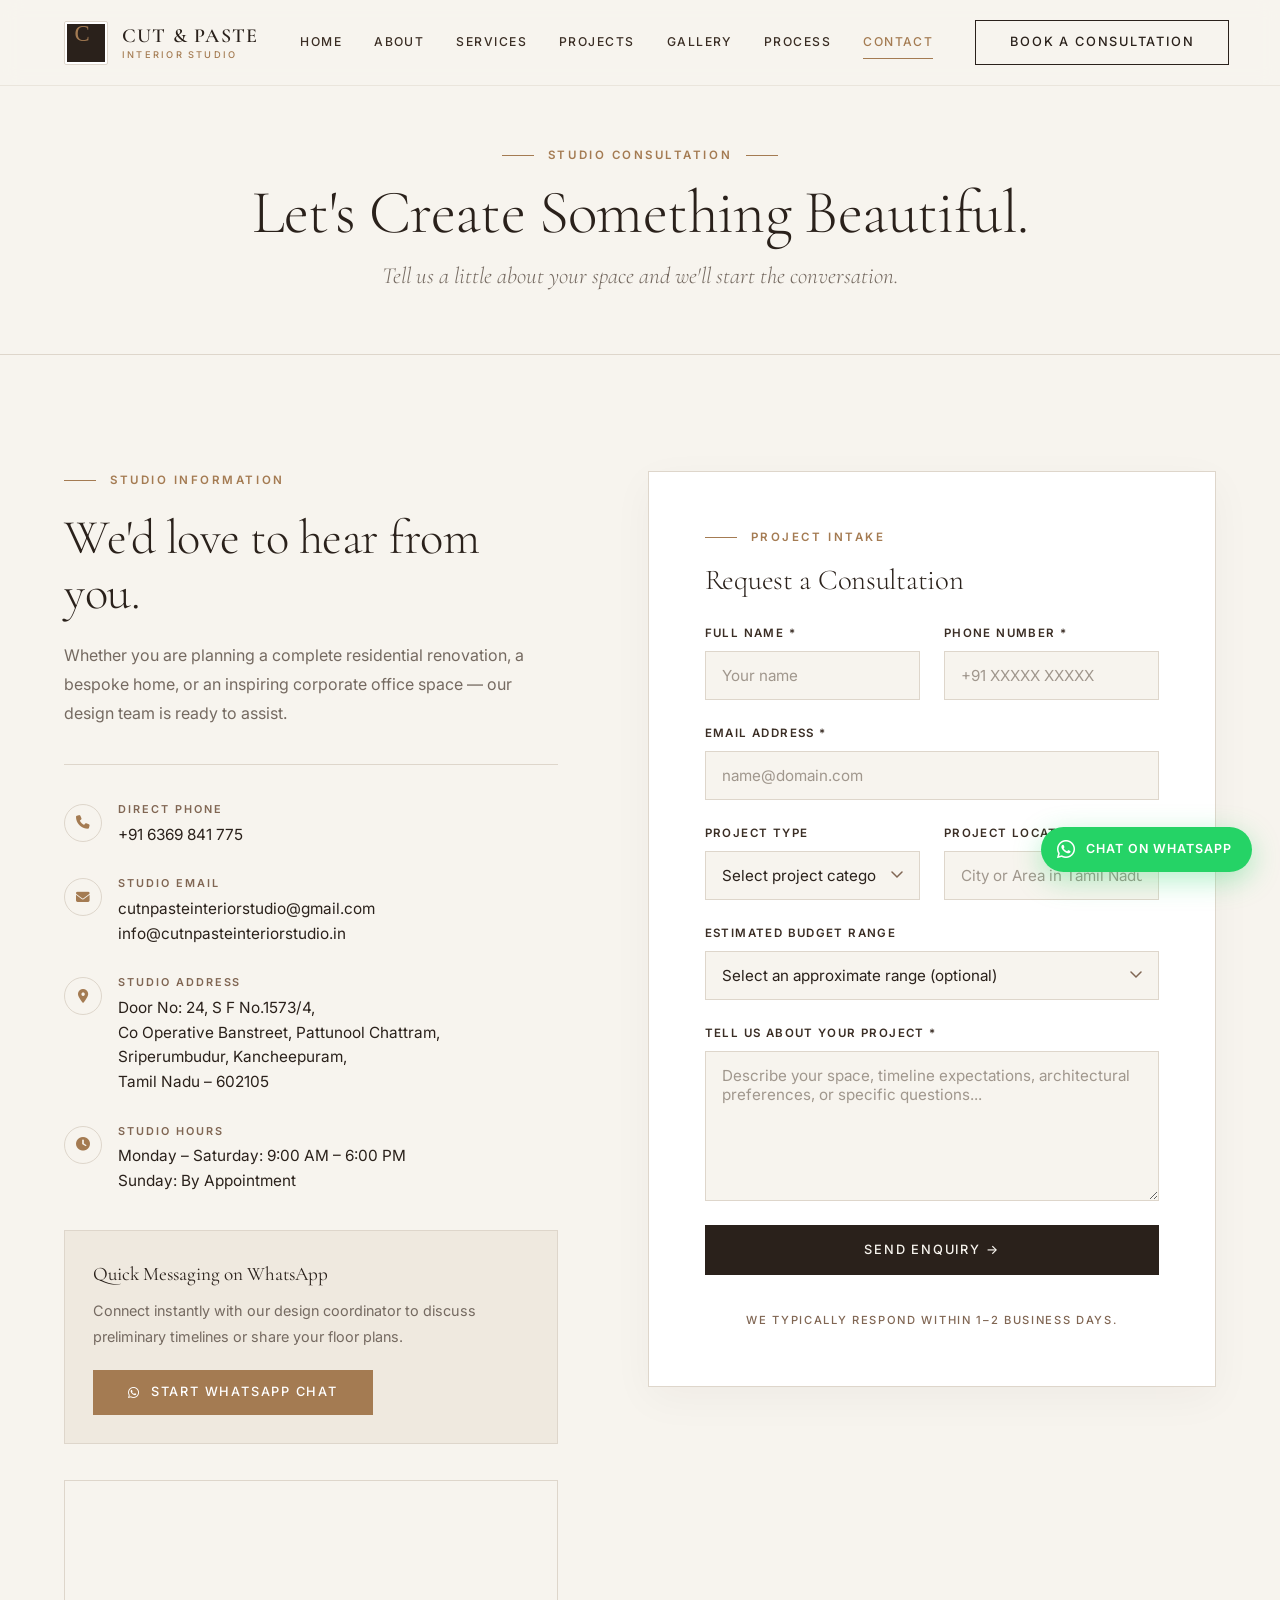
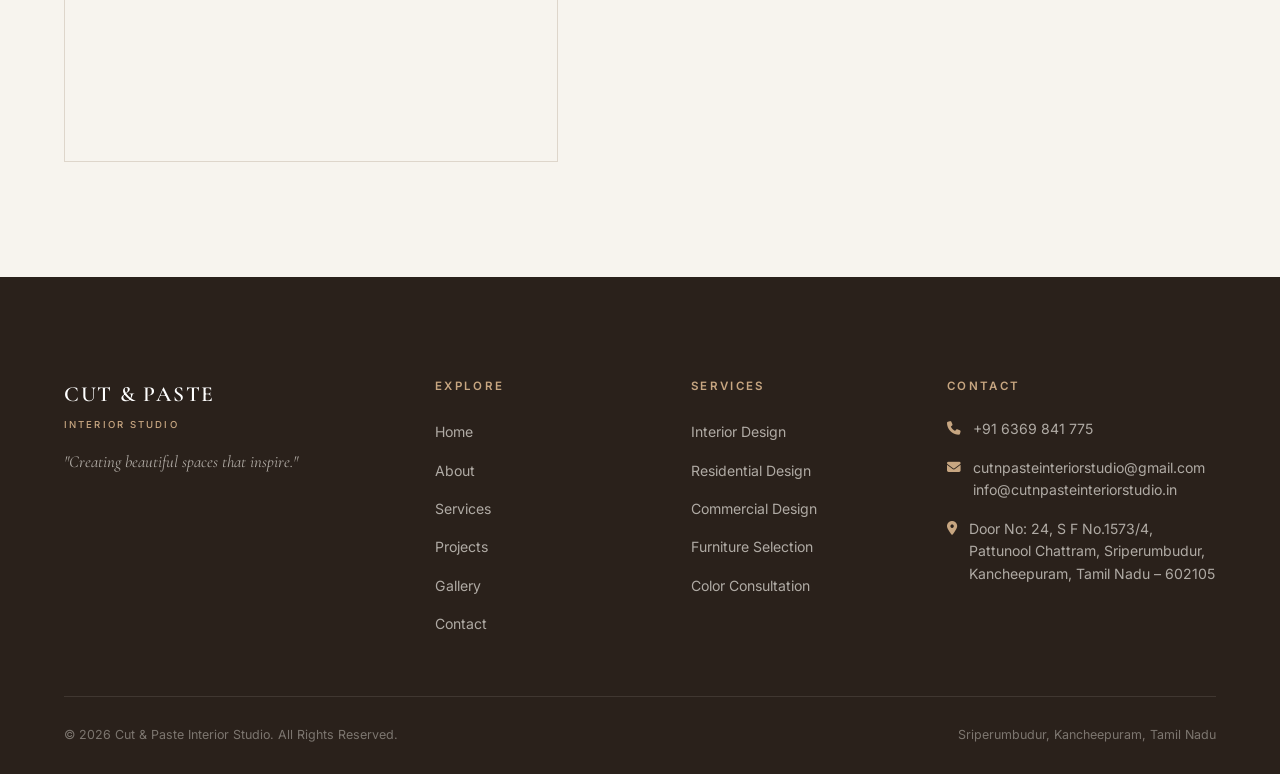
==== Contact.html @ f5d3c582 "CutnPaste-Interior-Studio-design" ====
<!DOCTYPE html>
<html lang="en">
<head>
  <meta charset="UTF-8">
  <meta name="viewport" content="width=device-width, initial-scale=1.0">

  <!-- Primary SEO -->
  <title>Contact Cut &amp; Paste Interior Studio | Interior Designers in Sriperumbudur</title>
  <meta name="description" content="Book a design consultation with Cut &amp; Paste Interior Studio. Residential and commercial interior design in Sriperumbudur, Kancheepuram, and across Tamil Nadu.">
  <link rel="canonical" href="https://cutnpasteinteriorstudio.in/Contact.html">

  <!-- Open Graph -->
  <meta property="og:type" content="website">
  <meta property="og:url" content="https://cutnpasteinteriorstudio.in/Contact.html">
  <meta property="og:title" content="Contact Cut &amp; Paste Interior Studio | Interior Designers in Sriperumbudur">
  <meta property="og:description" content="Book a consultation with Cut &amp; Paste Interior Studio for your residential or commercial space.">
  <meta property="og:image" content="https://images.unsplash.com/photo-1600585154340-be6161a56a0c?w=1200&q=85">

  <!-- Favicon -->
  <link rel="icon" href="data:image/svg+xml,<svg xmlns='http://www.w3.org/2000/svg' viewBox='0 0 100 100'><rect width='100' height='100' rx='4' fill='%232A211B'/><text y='.78em' font-size='68' x='18' font-family='Georgia,serif' fill='%23A47B52'>C</text></svg>">

  <!-- Google Fonts -->
  <link rel="preconnect" href="https://fonts.googleapis.com">
  <link rel="preconnect" href="https://fonts.gstatic.com" crossorigin>
  <link href="https://fonts.googleapis.com/css2?family=Cormorant+Garamond:ital,wght@0,300;0,400;0,500;0,600;1,300;1,400&family=Inter:wght@300;400;500;600&display=swap" rel="stylesheet">

  <!-- Font Awesome -->
  <link rel="stylesheet" href="https://cdnjs.cloudflare.com/ajax/libs/font-awesome/6.5.1/css/all.min.css" crossorigin="anonymous">

  <!-- Stylesheet -->
  <link rel="stylesheet" href="css/style.css">
</head>
<body>

  <!-- ════════════════════════════════════
       ACCESSIBLE MOBILE MENU DRAWER
  ════════════════════════════════════ -->
  <div id="mobile-menu" class="mobile-menu" role="dialog" aria-modal="true" aria-label="Main Navigation Menu">
    <div class="mobile-menu-header">
      <span class="t-eyebrow">Menu</span>
    </div>
    <nav aria-label="Mobile site navigation">
      <ul class="mobile-nav-list">
        <li><a href="index.html" class="mobile-nav-link">Home</a></li>
        <li><a href="index.html#about" class="mobile-nav-link">About</a></li>
        <li><a href="index.html#services" class="mobile-nav-link">Services</a></li>
        <li><a href="index.html#projects" class="mobile-nav-link">Projects</a></li>
        <li><a href="GalleryPage.html" class="mobile-nav-link">Gallery</a></li>
        <li><a href="index.html#process" class="mobile-nav-link">Process</a></li>
        <li><a href="Contact.html" class="mobile-nav-link is-active">Contact</a></li>
      </ul>
    </nav>
    <div class="mobile-menu-footer">
      <a href="Contact.html" class="btn btn-primary" style="width: 100%;">Book a Consultation</a>
      <div class="mobile-menu-contact">
        <span>Direct Contact</span>
        <a href="tel:+916369841775">+91 6369 841 775</a>
        <a href="mailto:cutnpasteinteriorstudio@gmail.com">cutnpasteinteriorstudio@gmail.com</a>
      </div>
    </div>
  </div>

  <!-- ════════════════════════════════════
       HEADER NAVIGATION
  ════════════════════════════════════ -->
  <header id="site-header" class="site-header is-transparent">
    <div class="container header-inner">

      <a href="index.html" class="header-brand" aria-label="Cut &amp; Paste Interior Studio Home">
        <img class="brand-mark" src="images/logo.jpeg" onerror="this.src='data:image/svg+xml,<svg xmlns=\'http://www.w3.org/2000/svg\' viewBox=\'0 0 100 100\'><rect width=\'100\' height=\'100\' fill=\'%232A211B\'/><text y=\'.75em\' font-size=\'60\' x=\'20\' font-family=\'serif\' fill=\'%23A47B52\'>C</text></svg>';" alt="Cut &amp; Paste Interior Studio" width="44" height="44">
        <div class="brand-text">
          <span class="brand-name">CUT &amp; PASTE</span>
          <span class="brand-subtitle">Interior Studio</span>
        </div>
      </a>

      <nav class="header-nav" aria-label="Primary navigation">
        <ul class="nav-list">
          <li><a href="index.html" class="nav-link">Home</a></li>
          <li><a href="index.html#about" class="nav-link">About</a></li>
          <li><a href="index.html#services" class="nav-link">Services</a></li>
          <li><a href="index.html#projects" class="nav-link">Projects</a></li>
          <li><a href="GalleryPage.html" class="nav-link">Gallery</a></li>
          <li><a href="index.html#process" class="nav-link">Process</a></li>
          <li><a href="Contact.html" class="nav-link is-active">Contact</a></li>
        </ul>
      </nav>

      <a href="Contact.html" class="btn btn-outline header-action">Book a Consultation</a>

      <button class="hamburger" id="hamburger" aria-label="Toggle navigation menu" aria-expanded="false">
        <span></span>
        <span></span>
        <span></span>
      </button>

    </div>
  </header>

  <main>

    <!-- ════════════════════════════════════
         CONTACT PAGE HERO
    ════════════════════════════════════ -->
    <section class="contact-page-hero" aria-label="Contact Header">
      <div class="container">
        <div class="section-label centered" style="margin-bottom: 16px;">
          <span class="t-eyebrow">Studio Consultation</span>
        </div>
        <h1 class="t-display" style="font-size: clamp(2.4rem, 4.8vw, 4.2rem);">Let's Create Something Beautiful.</h1>
        <p class="t-subheading" style="margin-top: 12px; max-width: 600px; margin-inline: auto;">Tell us a little about your space and we'll start the conversation.</p>
      </div>
    </section>

    <!-- ════════════════════════════════════
         CONTACT & CONSULTATION BODY
    ════════════════════════════════════ -->
    <section class="contact-page-body" aria-label="Consultation Form and Studio Details">
      <div class="container">
        <div class="contact-home-grid">

          <!-- Left Column: Verified Studio Details & Direct Links -->
          <div class="contact-info-col">
            <div class="section-label fade-up">
              <span class="t-eyebrow">Studio Information</span>
            </div>
            <h2 class="t-heading fade-up">We'd love to hear from you.</h2>
            <p class="t-body fade-up delay-1">
              Whether you are planning a complete residential renovation, a bespoke home, or an inspiring corporate office space &mdash; our design team is ready to assist.
            </p>

            <div class="contact-info-list fade-up delay-2">
              <div class="contact-info-row">
                <div class="contact-info-icon" aria-hidden="true"><i class="fas fa-phone"></i></div>
                <div>
                  <p class="contact-info-label">Direct Phone</p>
                  <p class="contact-info-value">
                    <a href="tel:+916369841775">+91 6369 841 775</a>
                  </p>
                </div>
              </div>

              <div class="contact-info-row">
                <div class="contact-info-icon" aria-hidden="true"><i class="fas fa-envelope"></i></div>
                <div>
                  <p class="contact-info-label">Studio Email</p>
                  <p class="contact-info-value">
                    <a href="mailto:cutnpasteinteriorstudio@gmail.com">cutnpasteinteriorstudio@gmail.com</a><br>
                    <a href="mailto:info@cutnpasteinteriorstudio.in">info@cutnpasteinteriorstudio.in</a>
                  </p>
                </div>
              </div>

              <div class="contact-info-row">
                <div class="contact-info-icon" aria-hidden="true"><i class="fas fa-location-dot"></i></div>
                <div>
                  <p class="contact-info-label">Studio Address</p>
                  <p class="contact-info-value">
                    Door No: 24, S F No.1573/4,<br>
                    Co Operative Banstreet, Pattunool Chattram,<br>
                    Sriperumbudur, Kancheepuram,<br>
                    Tamil Nadu &ndash; 602105
                  </p>
                </div>
              </div>

              <div class="contact-info-row">
                <div class="contact-info-icon" aria-hidden="true"><i class="fas fa-clock"></i></div>
                <div>
                  <p class="contact-info-label">Studio Hours</p>
                  <p class="contact-info-value">
                    Monday &ndash; Saturday: 9:00 AM &ndash; 6:00 PM<br>
                    Sunday: By Appointment
                  </p>
                </div>
              </div>
            </div>

            <!-- WhatsApp Direct Action Box -->
            <div style="margin-top: 36px; padding: 28px; background-color: var(--color-bg-soft); border: 1px solid var(--color-border);" class="fade-up delay-3">
              <p style="font-family: var(--font-serif); font-size: 1.2rem; color: var(--color-brown-900); margin-bottom: 8px;">Quick Messaging on WhatsApp</p>
              <p class="t-body" style="font-size: 0.9rem; margin-bottom: 20px;">Connect instantly with our design coordinator to discuss preliminary timelines or share your floor plans.</p>
              <a href="https://wa.me/916369841775" class="btn btn-bronze" target="_blank" rel="noopener noreferrer" style="gap: 10px;">
                <i class="fab fa-whatsapp" aria-hidden="true"></i> Start WhatsApp Chat
              </a>
            </div>

            <!-- Interactive Map of Sriperumbudur -->
            <div class="contact-map-frame fade-up delay-4">
              <iframe
                src="https://www.google.com/maps/embed?pb=!1m18!1m12!1m3!1d62335.59882984773!2d79.91249!3d12.96881!2m3!1f0!2f0!3f0!3m2!1i1024!2i768!4f13.1!3m3!1m2!1s0x3a52f7000f0547c1%3A0xb2aed2b80e6db3ea!2sSriperumbudur%2C%20Tamil%20Nadu%20602105!5e0!3m2!1sen!2sin!4v1700000000000!5m2!1sen!2sin"
                title="Cut &amp; Paste Interior Studio Sriperumbudur Location"
                allowfullscreen=""
                loading="lazy"
                referrerpolicy="no-referrer-when-downgrade"
                aria-label="Map of Sriperumbudur, Tamil Nadu"
              ></iframe>
            </div>

          </div>

          <!-- Right Column: Premium Consultation Intake Form -->
          <div class="consultation-form-wrap fade-up delay-1">
            <div class="section-label" style="margin-bottom: 16px;">
              <span class="t-eyebrow">Project Intake</span>
            </div>
            <h3 class="t-heading" style="font-size: 1.8rem; margin-bottom: 28px;">Request a Consultation</h3>

            <form id="consultation-form" novalidate>
              <div class="form-grid">

                <div class="form-row">
                  <div class="form-group">
                    <label class="form-label" for="c-name">Full Name *</label>
                    <input class="form-control" type="text" id="c-name" name="name" placeholder="Your name" required autocomplete="name">
                  </div>
                  <div class="form-group">
                    <label class="form-label" for="c-phone">Phone Number *</label>
                    <input class="form-control" type="tel" id="c-phone" name="phone" placeholder="+91 XXXXX XXXXX" required autocomplete="tel">
                  </div>
                </div>

                <div class="form-group">
                  <label class="form-label" for="c-email">Email Address *</label>
                  <input class="form-control" type="email" id="c-email" name="email" placeholder="name@domain.com" required autocomplete="email">
                </div>

                <div class="form-row">
                  <div class="form-group">
                    <label class="form-label" for="c-type">Project Type</label>
                    <select class="form-control" id="c-type" name="project_type">
                      <option value="" disabled selected>Select project category</option>
                      <option value="residential">Residential Interior</option>
                      <option value="commercial">Commercial Interior</option>
                      <option value="renovation">Renovation &amp; Remodeling</option>
                      <option value="living-room">Living Room Design</option>
                      <option value="bedroom">Bedroom Design</option>
                      <option value="kitchen">Kitchen Design</option>
                      <option value="office">Corporate Office</option>
                      <option value="consultation">Design Consultation Only</option>
                      <option value="other">Other</option>
                    </select>
                  </div>
                  <div class="form-group">
                    <label class="form-label" for="c-location">Project Location</label>
                    <input class="form-control" type="text" id="c-location" name="location" placeholder="City or Area in Tamil Nadu" autocomplete="address-level2">
                  </div>
                </div>

                <div class="form-group">
                  <label class="form-label" for="c-budget">Estimated Budget Range</label>
                  <select class="form-control" id="c-budget" name="budget">
                    <option value="" disabled selected>Select an approximate range (optional)</option>
                    <option value="below-5L">Below ₹5 Lakhs</option>
                    <option value="5L-10L">₹5 – ₹10 Lakhs</option>
                    <option value="10L-20L">₹10 – ₹20 Lakhs</option>
                    <option value="20L-50L">₹20 – ₹50 Lakhs</option>
                    <option value="above-50L">Above ₹50 Lakhs</option>
                    <option value="not-sure">To be determined</option>
                  </select>
                </div>

                <div class="form-group">
                  <label class="form-label" for="c-message">Tell Us About Your Project *</label>
                  <textarea class="form-control" id="c-message" name="message" required placeholder="Describe your space, timeline expectations, architectural preferences, or specific questions..." style="min-height: 150px;"></textarea>
                </div>

                <div class="form-status" role="alert" aria-live="polite"></div>

                <button type="submit" class="btn btn-primary" style="width: 100%; padding: 18px 32px;">
                  Send Enquiry &rarr;
                </button>

                <p class="t-meta" style="text-align: center; margin-top: 12px; font-size: 0.7rem;">
                  We typically respond within 1&ndash;2 business days.
                </p>

              </div>
            </form>
          </div>

        </div>
      </div>
    </section>

  </main>

  <!-- Floating WhatsApp -->
  <a href="https://wa.me/916369841775" class="floating-whatsapp" target="_blank" rel="noopener noreferrer" aria-label="Chat directly on WhatsApp with Cut &amp; Paste Interior Studio">
    <i class="fab fa-whatsapp" aria-hidden="true"></i>
    <span>Chat on WhatsApp</span>
  </a>

  <!-- ════════════════════════════════════
       FOOTER
  ════════════════════════════════════ -->
  <footer class="site-footer" aria-label="Site Footer">
    <div class="container">

      <div class="footer-grid">
        <div class="footer-brand">
          <p class="footer-brand-title">CUT &amp; PASTE</p>
          <p class="footer-brand-sub">Interior Studio</p>
          <p class="footer-tagline">"Creating beautiful spaces that inspire."</p>
        </div>

        <div>
          <p class="footer-col-title">Explore</p>
          <ul class="footer-links-list">
            <li><a href="index.html" class="footer-link">Home</a></li>
            <li><a href="index.html#about" class="footer-link">About</a></li>
            <li><a href="index.html#services" class="footer-link">Services</a></li>
            <li><a href="index.html#projects" class="footer-link">Projects</a></li>
            <li><a href="GalleryPage.html" class="footer-link">Gallery</a></li>
            <li><a href="Contact.html" class="footer-link">Contact</a></li>
          </ul>
        </div>

        <div>
          <p class="footer-col-title">Services</p>
          <ul class="footer-links-list">
            <li><a href="index.html#services" class="footer-link">Interior Design</a></li>
            <li><a href="index.html#services" class="footer-link">Residential Design</a></li>
            <li><a href="index.html#services" class="footer-link">Commercial Design</a></li>
            <li><a href="index.html#services" class="footer-link">Furniture Selection</a></li>
            <li><a href="index.html#services" class="footer-link">Color Consultation</a></li>
          </ul>
        </div>

        <div>
          <p class="footer-col-title">Contact</p>
          <div class="footer-contact-item">
            <i class="fas fa-phone" aria-hidden="true"></i>
            <div><a href="tel:+916369841775">+91 6369 841 775</a></div>
          </div>
          <div class="footer-contact-item">
            <i class="fas fa-envelope" aria-hidden="true"></i>
            <div>
              <a href="mailto:cutnpasteinteriorstudio@gmail.com">cutnpasteinteriorstudio@gmail.com</a><br>
              <a href="mailto:info@cutnpasteinteriorstudio.in">info@cutnpasteinteriorstudio.in</a>
            </div>
          </div>
          <div class="footer-contact-item">
            <i class="fas fa-location-dot" aria-hidden="true"></i>
            <div>
              Door No: 24, S F No.1573/4,<br>
              Pattunool Chattram, Sriperumbudur,<br>
              Kancheepuram, Tamil Nadu &ndash; 602105
            </div>
          </div>
        </div>
      </div>

      <div class="footer-bottom">
        <p>&copy; 2026 Cut &amp; Paste Interior Studio. All Rights Reserved.</p>
        <p>Sriperumbudur, Kancheepuram, Tamil Nadu</p>
      </div>

    </div>
  </footer>

  <script src="js/main.js" defer></script>
</body>
</html>
---- css/style.css ----
/* ==========================================================================
   CUT & PASTE INTERIOR STUDIO
   Premium Light-Theme Architectural Editorial Design System
   ========================================================================== */

/* ─── 1. DESIGN TOKENS & CSS VARIABLES ─── */
:root {
  /* Warm Architectural Editorial Palette */
  --color-bg:           #F7F4EE;  /* Warm Ivory main background */
  --color-bg-soft:      #EFE9DF;  /* Soft Beige surface/secondary sections */
  --color-white:        #FFFFFF;  /* Pure White for cards/fields */
  --color-brown-900:    #2A211B;  /* Deep Espresso for contrast sections & footer */
  --color-brown-800:    #3A2D24;  /* Dark Espresso text/headings */
  --color-brown-700:    #554238;  /* Sub-headings */
  --color-brown-500:    #806653;  /* Muted accents / borders */
  --color-bronze:       #A47B52;  /* Muted Bronze primary accent */
  --color-bronze-light: #C7A681;  /* Soft Bronze highlight */
  --color-text:         #332A24;  /* Primary body text */
  --color-text-muted:   #756A61;  /* Muted editorial copy */
  --color-border:       #DED6CB;  /* Subtle architectural dividers */
  --color-border-light: #ECE5DA;  /* Very soft surface border */
  --color-overlay-dark: rgba(42, 33, 27, 0.45);

  /* Typography */
  --font-serif: 'Cormorant Garamond', Georgia, 'Times New Roman', serif;
  --font-sans:  'Inter', -apple-system, BlinkMacSystemFont, 'Segoe UI', Roboto, Helvetica, Arial, sans-serif;

  /* Layout Spacing */
  --section-py:    clamp(80px, 9vw, 130px);
  --section-py-sm: clamp(60px, 6vw, 90px);
  --container-max: 1320px;
  --container-pad: clamp(20px, 5vw, 64px);
  --header-h:      86px;

  /* Transitions & Animation */
  --ease:          cubic-bezier(0.25, 1, 0.5, 1);
  --transition-sm: 0.25s var(--ease);
  --transition:    0.45s var(--ease);
  --transition-lg: 0.75s var(--ease);
}

/* ─── 2. RESET & BASE ELEMENTS ─── */
*,
*::before,
*::after {
  box-sizing: border-box;
  margin: 0;
  padding: 0;
}

html {
  scroll-behavior: smooth;
  font-size: 16px;
  -webkit-text-size-adjust: 100%;
  background-color: var(--color-bg);
}

body {
  font-family: var(--font-sans);
  font-weight: 400;
  color: var(--color-text);
  background-color: var(--color-bg);
  line-height: 1.65;
  overflow-x: hidden;
  -webkit-font-smoothing: antialiased;
  -moz-osx-font-smoothing: grayscale;
}

img {
  display: block;
  max-width: 100%;
  height: auto;
  object-fit: cover;
}

a {
  color: inherit;
  text-decoration: none;
  transition: color var(--transition-sm), opacity var(--transition-sm);
}

ul, ol {
  list-style: none;
}

button {
  border: none;
  background: none;
  font-family: inherit;
  cursor: pointer;
}

input, select, textarea {
  font-family: inherit;
  color: inherit;
}

/* ─── 3. UTILITY CLASSES & CONTAINERS ─── */
.container {
  width: 100%;
  max-width: var(--container-max);
  margin-inline: auto;
  padding-inline: var(--container-pad);
}

.visually-hidden {
  position: absolute;
  width: 1px;
  height: 1px;
  padding: 0;
  margin: -1px;
  overflow: hidden;
  clip: rect(0, 0, 0, 0);
  white-space: nowrap;
  border: 0;
}

/* Section Labels / Eyebrows */
.section-label {
  display: flex;
  align-items: center;
  gap: 14px;
  margin-bottom: 20px;
}

.section-label::before {
  content: '';
  display: block;
  width: 32px;
  height: 1px;
  background-color: var(--color-bronze);
  flex-shrink: 0;
}

.section-label.centered {
  justify-content: center;
}

.section-label.centered::after {
  content: '';
  display: block;
  width: 32px;
  height: 1px;
  background-color: var(--color-bronze);
  flex-shrink: 0;
}

.t-eyebrow {
  font-family: var(--font-sans);
  font-size: 0.72rem;
  font-weight: 600;
  letter-spacing: 0.22em;
  text-transform: uppercase;
  color: var(--color-bronze);
}

.t-eyebrow-light {
  color: var(--color-bronze-light);
}

/* ─── 4. TYPOGRAPHY SYSTEM ─── */
.t-display {
  font-family: var(--font-serif);
  font-size: clamp(2.8rem, 6.2vw, 5.8rem);
  font-weight: 300;
  line-height: 1.05;
  color: var(--color-brown-900);
  letter-spacing: -0.01em;
}

.t-heading {
  font-family: var(--font-serif);
  font-size: clamp(2rem, 3.8vw, 3.5rem);
  font-weight: 300;
  line-height: 1.15;
  color: var(--color-brown-900);
  letter-spacing: -0.01em;
}

.t-subheading {
  font-family: var(--font-serif);
  font-size: clamp(1.15rem, 1.8vw, 1.45rem);
  font-weight: 300;
  font-style: italic;
  color: var(--color-text-muted);
  line-height: 1.6;
}

.t-body {
  font-family: var(--font-sans);
  font-size: 1rem;
  line-height: 1.8;
  color: var(--color-text-muted);
  font-weight: 400;
}

.t-body-lg {
  font-family: var(--font-sans);
  font-size: 1.1rem;
  line-height: 1.85;
  color: var(--color-text-muted);
}

.t-meta {
  font-family: var(--font-sans);
  font-size: 0.75rem;
  font-weight: 500;
  letter-spacing: 0.15em;
  text-transform: uppercase;
  color: var(--color-brown-500);
}

/* ─── 5. EDITORIAL BUTTONS & CTAs ─── */
.btn {
  display: inline-flex;
  align-items: center;
  justify-content: center;
  gap: 12px;
  padding: 15px 34px;
  font-family: var(--font-sans);
  font-size: 0.8rem;
  font-weight: 500;
  letter-spacing: 0.14em;
  text-transform: uppercase;
  border-radius: 0px;
  transition: var(--transition-sm);
  cursor: pointer;
  text-decoration: none;
  white-space: nowrap;
  line-height: 1;
}

.btn-primary,
.btn-dark {
  background-color: var(--color-brown-900);
  color: var(--color-bg);
  border: 1px solid var(--color-brown-900);
}
.btn-primary:hover,
.btn-dark:hover {
  background-color: var(--color-brown-700);
  border-color: var(--color-brown-700);
  color: #fff;
  transform: translateY(-2px);
}

.btn-outline {
  background-color: transparent;
  color: var(--color-brown-900);
  border: 1px solid var(--color-brown-900);
}
.btn-outline:hover {
  background-color: var(--color-brown-900);
  color: var(--color-bg);
  transform: translateY(-2px);
}

.btn-outline-light {
  background-color: transparent;
  color: var(--color-bg);
  border: 1px solid rgba(247, 244, 238, 0.45);
}
.btn-outline-light:hover {
  background-color: var(--color-bg);
  color: var(--color-brown-900);
  border-color: var(--color-bg);
  transform: translateY(-2px);
}

.btn-bronze {
  background-color: var(--color-bronze);
  color: #fff;
  border: 1px solid var(--color-bronze);
}
.btn-bronze:hover {
  background-color: #8c6742;
  border-color: #8c6742;
  color: #fff;
  transform: translateY(-2px);
}

.btn-link-editorial {
  display: inline-flex;
  align-items: center;
  gap: 10px;
  font-family: var(--font-sans);
  font-size: 0.78rem;
  font-weight: 600;
  letter-spacing: 0.16em;
  text-transform: uppercase;
  color: var(--color-brown-900);
  padding-bottom: 4px;
  border-bottom: 1px solid var(--color-bronze);
  transition: gap var(--transition-sm), color var(--transition-sm), border-color var(--transition-sm);
}
.btn-link-editorial:hover {
  color: var(--color-bronze);
  border-color: var(--color-brown-900);
  gap: 16px;
}

/* ─── 6. HEADER & NAVIGATION ─── */
.site-header {
  position: fixed;
  top: 0;
  left: 0;
  right: 0;
  z-index: 1000;
  height: var(--header-h);
  transition: background-color var(--transition), border-color var(--transition), height var(--transition), box-shadow var(--transition);
  border-bottom: 1px solid transparent;
}

.site-header.is-transparent {
  background-color: rgba(247, 244, 238, 0.75);
  backdrop-filter: blur(10px);
  -webkit-backdrop-filter: blur(10px);
  border-bottom-color: rgba(222, 214, 203, 0.5);
}

.site-header.is-scrolled {
  background-color: rgba(247, 244, 238, 0.96);
  backdrop-filter: blur(16px);
  -webkit-backdrop-filter: blur(16px);
  height: 72px;
  border-bottom-color: var(--color-border);
  box-shadow: 0 4px 20px rgba(42, 33, 27, 0.04);
}

.header-inner {
  display: flex;
  align-items: center;
  justify-content: space-between;
  height: 100%;
  gap: 28px;
}

/* Brand Logo */
.header-brand {
  display: flex;
  align-items: center;
  gap: 14px;
  text-decoration: none;
  flex-shrink: 0;
}

.brand-mark {
  width: 44px;
  height: 44px;
  border-radius: 2px;
  object-fit: contain;
  background-color: var(--color-white);
  border: 1px solid var(--color-border);
  padding: 2px;
}

.brand-text {
  display: flex;
  flex-direction: column;
  line-height: 1.1;
}

.brand-name {
  font-family: var(--font-serif);
  font-size: 1.25rem;
  font-weight: 600;
  letter-spacing: 0.06em;
  color: var(--color-brown-900);
}

.brand-subtitle {
  font-family: var(--font-sans);
  font-size: 0.58rem;
  font-weight: 500;
  letter-spacing: 0.24em;
  text-transform: uppercase;
  color: var(--color-bronze);
  margin-top: 3px;
}

/* Desktop Nav */
.header-nav {
  display: flex;
  align-items: center;
}

.nav-list {
  display: flex;
  align-items: center;
  gap: 4px;
}

.nav-link {
  display: block;
  font-family: var(--font-sans);
  font-size: 0.76rem;
  font-weight: 500;
  letter-spacing: 0.12em;
  text-transform: uppercase;
  color: var(--color-brown-800);
  padding: 8px 14px;
  position: relative;
  transition: color var(--transition-sm);
}

.nav-link::after {
  content: '';
  position: absolute;
  bottom: 2px;
  left: 14px;
  right: 14px;
  height: 1px;
  background-color: var(--color-bronze);
  transform: scaleX(0);
  transform-origin: center;
  transition: transform var(--transition-sm);
}

.nav-link:hover,
.nav-link.is-active {
  color: var(--color-bronze);
}

.nav-link:hover::after,
.nav-link.is-active::after {
  transform: scaleX(1);
}

.header-action {
  flex-shrink: 0;
  display: none;
}
@media (min-width: 1024px) {
  .header-action { display: inline-flex; }
}

/* Hamburger */
.hamburger {
  display: none;
  flex-direction: column;
  justify-content: center;
  align-items: flex-end;
  width: 44px;
  height: 44px;
  gap: 6px;
  cursor: pointer;
  z-index: 1001;
}

.hamburger span {
  display: block;
  height: 1.5px;
  background-color: var(--color-brown-900);
  transition: var(--transition);
  transform-origin: center;
}
.hamburger span:nth-child(1) { width: 26px; }
.hamburger span:nth-child(2) { width: 18px; }
.hamburger span:nth-child(3) { width: 26px; }

.hamburger.is-open span:nth-child(1) {
  transform: translateY(7.5px) rotate(45deg);
}
.hamburger.is-open span:nth-child(2) {
  opacity: 0;
  transform: scaleX(0);
}
.hamburger.is-open span:nth-child(3) {
  width: 26px;
  transform: translateY(-7.5px) rotate(-45deg);
}

/* ─── 7. MOBILE MENU DRAWER ─── */
.mobile-menu {
  position: fixed;
  inset: 0;
  background-color: var(--color-bg);
  z-index: 999;
  display: flex;
  flex-direction: column;
  justify-content: space-between;
  padding: calc(var(--header-h) + 20px) var(--container-pad) 40px;
  transform: translateX(100%);
  transition: transform 0.5s var(--ease);
  overflow-y: auto;
}

.mobile-menu.is-open {
  transform: translateX(0);
}

.mobile-nav-list {
  display: flex;
  flex-direction: column;
  gap: 6px;
  margin-top: 20px;
}

.mobile-nav-link {
  font-family: var(--font-serif);
  font-size: clamp(1.8rem, 6.5vw, 2.6rem);
  font-weight: 300;
  color: var(--color-brown-900);
  display: inline-block;
  padding: 6px 0;
  transition: color var(--transition-sm), transform var(--transition-sm);
}

.mobile-nav-link:hover,
.mobile-nav-link.is-active {
  color: var(--color-bronze);
  transform: translateX(8px);
}

.mobile-menu-footer {
  display: flex;
  flex-direction: column;
  gap: 24px;
  padding-top: 30px;
  border-top: 1px solid var(--color-border);
}

.mobile-menu-contact {
  font-size: 0.85rem;
  color: var(--color-text-muted);
}
.mobile-menu-contact a {
  display: block;
  color: var(--color-brown-800);
  margin-top: 4px;
  font-weight: 500;
}

/* ─── 8. HERO SECTION (EDITORIAL SPLIT) ─── */
.section-hero {
  position: relative;
  min-height: 100svh;
  display: flex;
  align-items: center;
  background-color: var(--color-bg);
  padding-top: calc(var(--header-h) + 20px);
  padding-bottom: 60px;
  overflow: hidden;
}

.hero-grid {
  display: grid;
  grid-template-columns: 1.15fr 0.95fr;
  gap: clamp(40px, 6vw, 80px);
  align-items: center;
}

.hero-text-col {
  display: flex;
  flex-direction: column;
  justify-content: center;
  z-index: 2;
}

.hero-heading {
  font-family: var(--font-serif);
  font-size: clamp(3rem, 6.2vw, 5.8rem);
  font-weight: 300;
  line-height: 1.05;
  color: var(--color-brown-900);
  margin-bottom: 24px;
  letter-spacing: -0.015em;
}

.hero-heading em {
  font-style: italic;
  font-weight: 300;
  color: var(--color-bronze);
}

.hero-lead {
  font-family: var(--font-sans);
  font-size: clamp(1rem, 1.3vw, 1.15rem);
  font-weight: 400;
  line-height: 1.8;
  color: var(--color-text-muted);
  max-width: 520px;
  margin-bottom: 40px;
}

.hero-actions {
  display: flex;
  flex-wrap: wrap;
  align-items: center;
  gap: 16px;
  margin-bottom: 56px;
}

.hero-metadata {
  display: flex;
  align-items: center;
  gap: 24px;
  padding-top: 24px;
  border-top: 1px solid var(--color-border);
  font-size: 0.72rem;
  font-weight: 500;
  letter-spacing: 0.16em;
  text-transform: uppercase;
  color: var(--color-brown-500);
}

.hero-metadata-item {
  display: flex;
  align-items: center;
  gap: 8px;
}

.hero-metadata-item::before {
  content: '';
  display: block;
  width: 5px;
  height: 5px;
  border-radius: 50%;
  background-color: var(--color-bronze);
}

/* Hero Visual Composition */
.hero-visual-col {
  position: relative;
  z-index: 1;
}

.hero-image-frame {
  position: relative;
  width: 100%;
  aspect-ratio: 4/5;
  border-radius: 0px;
  overflow: hidden;
  background-color: var(--color-bg-soft);
  box-shadow: 0 16px 48px rgba(42, 33, 27, 0.08);
}

.hero-image-frame img {
  width: 100%;
  height: 100%;
  object-fit: cover;
  transition: transform 1.2s var(--ease);
}
.hero-image-frame:hover img {
  transform: scale(1.03);
}

.hero-image-badge {
  position: absolute;
  bottom: 24px;
  left: 24px;
  background-color: rgba(247, 244, 238, 0.94);
  backdrop-filter: blur(8px);
  padding: 12px 20px;
  border-left: 2px solid var(--color-bronze);
  max-width: 260px;
}

.hero-image-badge-text {
  font-family: var(--font-serif);
  font-size: 0.92rem;
  font-style: italic;
  color: var(--color-brown-900);
  line-height: 1.35;
}

.hero-frame-accent {
  position: absolute;
  top: -16px;
  right: -16px;
  width: 100%;
  height: 100%;
  border: 1px solid var(--color-border);
  z-index: -1;
  pointer-events: none;
}

/* Scroll indicator */
.hero-scroll-indicator {
  position: absolute;
  bottom: 24px;
  left: 50%;
  transform: translateX(-50%);
  display: flex;
  flex-direction: column;
  align-items: center;
  gap: 8px;
  font-size: 0.65rem;
  font-weight: 500;
  letter-spacing: 0.2em;
  text-transform: uppercase;
  color: var(--color-brown-500);
}

.hero-scroll-arrow {
  font-size: 0.85rem;
  animation: bounceDown 2s infinite ease-in-out;
}

@keyframes bounceDown {
  0%, 100% { transform: translateY(0); }
  50% { transform: translateY(6px); }
}

/* ─── 9. ABOUT SECTION (EDITORIAL TWO-COLUMN) ─── */
.section-about {
  padding-block: var(--section-py);
  background-color: var(--color-bg);
  border-top: 1px solid var(--color-border-light);
}

.about-grid {
  display: grid;
  grid-template-columns: 1fr 1.15fr;
  gap: clamp(40px, 7vw, 90px);
  align-items: center;
}

.about-intro-col {
  display: flex;
  flex-direction: column;
}

.about-intro-col .t-heading {
  margin-bottom: 28px;
}

.about-editorial-quote {
  font-family: var(--font-serif);
  font-size: clamp(1.2rem, 1.8vw, 1.55rem);
  font-style: italic;
  font-weight: 300;
  color: var(--color-brown-800);
  line-height: 1.5;
  margin-bottom: 24px;
  padding-left: 20px;
  border-left: 2px solid var(--color-bronze);
}

.about-body-text {
  font-size: 1rem;
  line-height: 1.85;
  color: var(--color-text-muted);
  margin-bottom: 20px;
}

.about-imagery-col {
  position: relative;
}

.about-image-primary {
  width: 100%;
  aspect-ratio: 4/5;
  object-fit: cover;
  box-shadow: 0 12px 40px rgba(42, 33, 27, 0.07);
}

.about-image-secondary {
  position: absolute;
  bottom: -30px;
  left: -40px;
  width: 52%;
  aspect-ratio: 1/1;
  object-fit: cover;
  border: 8px solid var(--color-bg);
  box-shadow: 0 16px 36px rgba(42, 33, 27, 0.12);
  display: block;
}

/* Feature Strip */
.about-features-strip {
  display: grid;
  grid-template-columns: repeat(3, 1fr);
  gap: 36px;
  margin-top: clamp(60px, 8vw, 100px);
  padding-top: 60px;
  border-top: 1px solid var(--color-border);
}

.feature-strip-item {
  display: flex;
  flex-direction: column;
}

.feature-strip-num {
  font-family: var(--font-serif);
  font-size: 1.6rem;
  font-weight: 300;
  color: var(--color-bronze);
  line-height: 1;
  margin-bottom: 14px;
}

.feature-strip-title {
  font-family: var(--font-sans);
  font-size: 0.85rem;
  font-weight: 600;
  letter-spacing: 0.12em;
  text-transform: uppercase;
  color: var(--color-brown-900);
  margin-bottom: 10px;
}

.feature-strip-desc {
  font-size: 0.92rem;
  color: var(--color-text-muted);
  line-height: 1.7;
}

/* ─── 10. SELECTED WORK / PROJECTS (ASYMMETRIC GRID) ─── */
.section-projects {
  padding-block: var(--section-py);
  background-color: var(--color-bg-soft);
}

.projects-header {
  display: flex;
  justify-content: space-between;
  align-items: flex-end;
  gap: 32px;
  margin-bottom: clamp(40px, 6vw, 70px);
}

.projects-header-content {
  max-width: 600px;
}

.projects-header-content .t-heading {
  margin-bottom: 12px;
}

/* Asymmetric Editorial Grid */
.projects-editorial-grid {
  display: grid;
  grid-template-columns: 1.2fr 0.8fr;
  gap: 48px 36px;
}

.project-item {
  position: relative;
  display: flex;
  flex-direction: column;
}

.project-item.full-width {
  grid-column: 1 / -1;
}

.project-item.staggered-down {
  margin-top: 60px;
}

.project-card-visual {
  position: relative;
  width: 100%;
  aspect-ratio: 16/10;
  overflow: hidden;
  background-color: var(--color-border);
}

.project-item.portrait .project-card-visual {
  aspect-ratio: 4/5;
}

.project-item.square .project-card-visual {
  aspect-ratio: 1/1;
}

.project-card-visual img {
  width: 100%;
  height: 100%;
  object-fit: cover;
  transition: transform var(--transition-lg);
}

.project-item:hover .project-card-visual img {
  transform: scale(1.04);
}

.project-card-overlay {
  position: absolute;
  inset: 0;
  background: linear-gradient(to top, rgba(42, 33, 27, 0.45) 0%, transparent 60%);
  opacity: 0;
  transition: opacity var(--transition);
}

.project-item:hover .project-card-overlay {
  opacity: 1;
}

.project-placeholder-tag {
  position: absolute;
  top: 18px;
  left: 18px;
  background-color: rgba(247, 244, 238, 0.92);
  color: var(--color-brown-700);
  font-family: var(--font-sans);
  font-size: 0.62rem;
  font-weight: 600;
  letter-spacing: 0.14em;
  text-transform: uppercase;
  padding: 5px 12px;
}

.project-card-meta {
  padding-top: 20px;
  display: flex;
  justify-content: space-between;
  align-items: flex-start;
  gap: 16px;
}

.project-category {
  font-family: var(--font-sans);
  font-size: 0.7rem;
  font-weight: 600;
  letter-spacing: 0.16em;
  text-transform: uppercase;
  color: var(--color-bronze);
  margin-bottom: 6px;
}

.project-title {
  font-family: var(--font-serif);
  font-size: 1.55rem;
  font-weight: 400;
  color: var(--color-brown-900);
  line-height: 1.25;
}

.project-arrow {
  display: inline-flex;
  align-items: center;
  justify-content: center;
  width: 40px;
  height: 40px;
  border: 1px solid var(--color-border);
  color: var(--color-brown-900);
  font-size: 0.85rem;
  flex-shrink: 0;
  transition: var(--transition-sm);
}

.project-item:hover .project-arrow {
  background-color: var(--color-brown-900);
  color: var(--color-bg);
  border-color: var(--color-brown-900);
  transform: translateX(4px);
}

.projects-bottom-cta {
  text-align: center;
  margin-top: clamp(50px, 7vw, 80px);
}

/* ─── 11. SERVICES SECTION (HORIZONTAL EDITORIAL ROWS) ─── */
.section-services {
  padding-block: var(--section-py);
  background-color: var(--color-bg);
}

.services-header {
  max-width: 650px;
  margin-bottom: clamp(48px, 6vw, 80px);
}

.services-header .t-heading {
  margin-bottom: 16px;
}

/* Editorial Horizontal Rows */
.services-rows-container {
  display: flex;
  flex-direction: column;
}

.service-row-item {
  display: grid;
  grid-template-columns: 100px 1.2fr 1.6fr 80px;
  gap: 32px;
  align-items: center;
  padding: 44px 20px;
  border-top: 1px solid var(--color-border);
  text-decoration: none;
  color: inherit;
  transition: background-color var(--transition-sm), padding-left var(--transition-sm);
}

.service-row-item:last-child {
  border-bottom: 1px solid var(--color-border);
}

.service-row-item:hover {
  background-color: var(--color-bg-soft);
  padding-left: 32px;
}

.service-row-num {
  font-family: var(--font-serif);
  font-size: 2.6rem;
  font-weight: 300;
  color: var(--color-bronze);
  line-height: 1;
}

.service-row-title {
  font-family: var(--font-serif);
  font-size: clamp(1.4rem, 2.2vw, 2rem);
  font-weight: 400;
  color: var(--color-brown-900);
  letter-spacing: -0.01em;
}

.service-row-desc {
  font-size: 0.96rem;
  line-height: 1.75;
  color: var(--color-text-muted);
}

.service-row-arrow {
  display: flex;
  justify-content: flex-end;
  font-size: 1.2rem;
  color: var(--color-brown-500);
  transition: transform var(--transition-sm), color var(--transition-sm);
}

.service-row-item:hover .service-row-arrow {
  color: var(--color-bronze);
  transform: translateX(8px);
}

/* ─── 12. DESIGN PHILOSOPHY SECTION (CONTRAST STATEMENT) ─── */
.section-philosophy {
  padding-block: clamp(90px, 12vw, 150px);
  background-color: var(--color-brown-900);
  color: var(--color-bg);
  position: relative;
  text-align: center;
}

.philosophy-container {
  max-width: 920px;
  margin-inline: auto;
  padding-inline: var(--container-pad);
}

.philosophy-quote {
  font-family: var(--font-serif);
  font-size: clamp(2.2rem, 4.8vw, 4.4rem);
  font-weight: 300;
  line-height: 1.2;
  color: #FFFFFF;
  margin-bottom: 32px;
  letter-spacing: -0.01em;
}

.philosophy-quote em {
  color: var(--color-bronze-light);
  font-style: italic;
}

.philosophy-attribution {
  font-family: var(--font-sans);
  font-size: 0.74rem;
  font-weight: 600;
  letter-spacing: 0.24em;
  text-transform: uppercase;
  color: var(--color-bronze-light);
}

/* ─── 13. DESIGN PROCESS SECTION (TIMELINE) ─── */
.section-process {
  padding-block: var(--section-py);
  background-color: var(--color-bg);
}

.process-header {
  max-width: 600px;
  margin-bottom: clamp(48px, 6vw, 80px);
}

.process-header .t-heading {
  margin-bottom: 12px;
}

/* Desktop Horizontal Timeline */
.process-timeline-grid {
  display: grid;
  grid-template-columns: repeat(6, 1fr);
  gap: 24px;
  position: relative;
}

.process-step-item {
  position: relative;
  padding-top: 36px;
  border-top: 1px solid var(--color-border);
  transition: transform var(--transition-sm);
}

.process-step-item::before {
  content: '';
  position: absolute;
  top: -4px;
  left: 0;
  width: 7px;
  height: 7px;
  border-radius: 50%;
  background-color: var(--color-bronze);
}

.process-step-item:hover {
  transform: translateY(-4px);
}

.process-step-num {
  font-family: var(--font-serif);
  font-size: 1.6rem;
  font-weight: 300;
  color: var(--color-bronze);
  line-height: 1;
  margin-bottom: 16px;
}

.process-step-title {
  font-family: var(--font-sans);
  font-size: 0.82rem;
  font-weight: 600;
  letter-spacing: 0.1em;
  text-transform: uppercase;
  color: var(--color-brown-900);
  margin-bottom: 12px;
  line-height: 1.4;
}

.process-step-desc {
  font-size: 0.85rem;
  color: var(--color-text-muted);
  line-height: 1.7;
}

/* ─── 14. VIDEO / CINEMATIC STILL SECTION ─── */
.section-video {
  padding-block: var(--section-py-sm);
  background-color: var(--color-bg-soft);
}

.video-editorial-frame {
  position: relative;
  width: 100%;
  aspect-ratio: 21/9;
  min-height: 380px;
  overflow: hidden;
  background-color: var(--color-brown-900);
  cursor: pointer;
}

.video-still-img {
  width: 100%;
  height: 100%;
  object-fit: cover;
  opacity: 0.85;
  transition: transform 1.2s var(--ease), opacity var(--transition);
}

.video-editorial-frame:hover .video-still-img {
  transform: scale(1.03);
  opacity: 0.95;
}

.video-overlay-content {
  position: absolute;
  inset: 0;
  display: flex;
  flex-direction: column;
  align-items: center;
  justify-content: center;
  gap: 20px;
  background: radial-gradient(circle, rgba(42, 33, 27, 0.3) 0%, rgba(42, 33, 27, 0.6) 100%);
}

.video-play-button {
  width: 84px;
  height: 84px;
  border-radius: 50%;
  background-color: rgba(247, 244, 238, 0.92);
  color: var(--color-brown-900);
  display: flex;
  align-items: center;
  justify-content: center;
  font-size: 1.3rem;
  padding-left: 4px;
  box-shadow: 0 12px 36px rgba(0, 0, 0, 0.25);
  transition: transform var(--transition-sm), background-color var(--transition-sm);
}

.video-editorial-frame:hover .video-play-button {
  transform: scale(1.1);
  background-color: #FFFFFF;
}

.video-caption-label {
  font-family: var(--font-sans);
  font-size: 0.74rem;
  font-weight: 600;
  letter-spacing: 0.22em;
  text-transform: uppercase;
  color: #FFFFFF;
}

/* ─── 15. GALLERY PREVIEW SECTION ─── */
.section-gallery-preview {
  padding-block: var(--section-py);
  background-color: var(--color-bg);
}

.gallery-preview-header {
  display: flex;
  justify-content: space-between;
  align-items: flex-end;
  gap: 32px;
  margin-bottom: clamp(36px, 5vw, 60px);
}

.gallery-preview-grid {
  display: grid;
  grid-template-columns: repeat(3, 1fr);
  gap: 20px;
}

.gallery-preview-item {
  position: relative;
  display: block;
  overflow: hidden;
  background-color: var(--color-bg-soft);
  text-decoration: none;
}

.gallery-preview-item:nth-child(1) { aspect-ratio: 4/5; }
.gallery-preview-item:nth-child(2) { aspect-ratio: 1/1; }
.gallery-preview-item:nth-child(3) { aspect-ratio: 4/5; }
.gallery-preview-item:nth-child(4) { aspect-ratio: 1/1; }
.gallery-preview-item:nth-child(5) { aspect-ratio: 4/5; }
.gallery-preview-item:nth-child(6) { aspect-ratio: 1/1; }

.gallery-preview-item img {
  width: 100%;
  height: 100%;
  object-fit: cover;
  transition: transform var(--transition-lg);
}

.gallery-preview-item:hover img {
  transform: scale(1.05);
}

.gallery-preview-overlay {
  position: absolute;
  inset: 0;
  background: rgba(42, 33, 27, 0.45);
  display: flex;
  align-items: center;
  justify-content: center;
  opacity: 0;
  transition: opacity var(--transition);
}

.gallery-preview-item:hover .gallery-preview-overlay {
  opacity: 1;
}

.gallery-preview-icon {
  color: #FFFFFF;
  font-size: 1.4rem;
}

/* ─── 16. CONSULTATION & CONTACT SECTION (INLINE) ─── */
.section-contact-home {
  padding-block: var(--section-py);
  background-color: var(--color-bg-soft);
}

.contact-home-grid {
  display: grid;
  grid-template-columns: 1fr 1.15fr;
  gap: clamp(40px, 7vw, 90px);
  align-items: start;
}

.contact-info-col {
  display: flex;
  flex-direction: column;
}

.contact-info-col .t-heading {
  margin-bottom: 20px;
}

.contact-info-list {
  display: flex;
  flex-direction: column;
  gap: 28px;
  margin-top: 36px;
  padding-top: 36px;
  border-top: 1px solid var(--color-border);
}

.contact-info-row {
  display: flex;
  gap: 16px;
  align-items: flex-start;
}

.contact-info-icon {
  width: 38px;
  height: 38px;
  border-radius: 50%;
  border: 1px solid var(--color-border);
  color: var(--color-bronze);
  display: flex;
  align-items: center;
  justify-content: center;
  font-size: 0.85rem;
  flex-shrink: 0;
  margin-top: 3px;
}

.contact-info-label {
  font-family: var(--font-sans);
  font-size: 0.68rem;
  font-weight: 600;
  letter-spacing: 0.18em;
  text-transform: uppercase;
  color: var(--color-brown-500);
  margin-bottom: 4px;
}

.contact-info-value {
  font-size: 0.96rem;
  color: var(--color-brown-900);
  line-height: 1.6;
}

.contact-info-value a:hover {
  color: var(--color-bronze);
}

/* Consultation Form */
.consultation-form-wrap {
  background-color: var(--color-white);
  padding: clamp(32px, 5vw, 56px);
  border: 1px solid var(--color-border);
  box-shadow: 0 12px 40px rgba(42, 33, 27, 0.04);
}

.form-grid {
  display: flex;
  flex-direction: column;
  gap: 24px;
}

.form-row {
  display: grid;
  grid-template-columns: 1fr 1fr;
  gap: 24px;
}

.form-group {
  display: flex;
  flex-direction: column;
  gap: 8px;
}

.form-label {
  font-family: var(--font-sans);
  font-size: 0.72rem;
  font-weight: 600;
  letter-spacing: 0.12em;
  text-transform: uppercase;
  color: var(--color-brown-800);
}

.form-control {
  width: 100%;
  padding: 14px 16px;
  font-family: var(--font-sans);
  font-size: 0.95rem;
  color: var(--color-brown-900);
  background-color: var(--color-bg);
  border: 1px solid var(--color-border);
  border-radius: 0px;
  outline: none;
  transition: border-color var(--transition-sm), background-color var(--transition-sm), box-shadow var(--transition-sm);
  -webkit-appearance: none;
  appearance: none;
}

.form-control::placeholder {
  color: #a0978d;
}

.form-control:focus {
  background-color: #FFFFFF;
  border-color: var(--color-bronze);
  box-shadow: 0 0 0 3px rgba(164, 123, 82, 0.15);
}

select.form-control {
  background-image: url("data:image/svg+xml,%3Csvg xmlns='http://www.w3.org/2000/svg' width='12' height='8'%3E%3Cpath d='M1 1l5 5 5-5' stroke='%23806653' stroke-width='1.5' fill='none' stroke-linecap='round'/%3E%3C/svg%3E");
  background-repeat: no-repeat;
  background-position: right 16px center;
  padding-right: 42px;
  cursor: pointer;
}

textarea.form-control {
  min-height: 130px;
  resize: vertical;
}

.form-status {
  padding: 12px;
  font-size: 0.88rem;
  display: none;
}
.form-status.is-success {
  display: block;
  background-color: #e8f5e9;
  color: #2e7d32;
  border-left: 3px solid #2e7d32;
}

/* ─── 17. FLOATING WHATSAPP BUTTON ─── */
.floating-whatsapp {
  position: fixed;
  bottom: 28px;
  right: 28px;
  z-index: 900;
  display: flex;
  align-items: center;
  gap: 10px;
  background-color: #25D366;
  color: #FFFFFF;
  padding: 12px 20px 12px 16px;
  border-radius: 30px;
  box-shadow: 0 8px 28px rgba(37, 211, 102, 0.35);
  font-family: var(--font-sans);
  font-size: 0.78rem;
  font-weight: 600;
  letter-spacing: 0.08em;
  text-transform: uppercase;
  transition: transform var(--transition-sm), box-shadow var(--transition-sm);
  text-decoration: none;
}

.floating-whatsapp i {
  font-size: 1.3rem;
}

.floating-whatsapp:hover {
  transform: translateY(-3px) scale(1.02);
  box-shadow: 0 12px 32px rgba(37, 211, 102, 0.45);
  color: #FFFFFF;
}

@media (max-width: 600px) {
  .floating-whatsapp span { display: none; }
  .floating-whatsapp {
    padding: 14px;
    border-radius: 50%;
    bottom: 20px;
    right: 20px;
  }
}

/* ─── 18. FOOTER (DEEP ESPRESSO CONTRAST) ─── */
.site-footer {
  background-color: var(--color-brown-900);
  color: var(--color-bg);
  padding-top: clamp(70px, 8vw, 100px);
}

.footer-grid {
  display: grid;
  grid-template-columns: 1.6fr 1fr 1fr 1.4fr;
  gap: clamp(32px, 5vw, 64px);
  padding-bottom: 60px;
  border-bottom: 1px solid rgba(247, 244, 238, 0.1);
}

.footer-brand {
  display: flex;
  flex-direction: column;
}

.footer-brand-title {
  font-family: var(--font-serif);
  font-size: 1.35rem;
  font-weight: 600;
  letter-spacing: 0.08em;
  color: #FFFFFF;
  margin-bottom: 4px;
}

.footer-brand-sub {
  font-family: var(--font-sans);
  font-size: 0.6rem;
  font-weight: 500;
  letter-spacing: 0.22em;
  text-transform: uppercase;
  color: var(--color-bronze-light);
  margin-bottom: 16px;
}

.footer-tagline {
  font-family: var(--font-serif);
  font-size: 1.05rem;
  font-style: italic;
  color: rgba(247, 244, 238, 0.65);
  line-height: 1.6;
  max-width: 280px;
}

.footer-col-title {
  font-family: var(--font-sans);
  font-size: 0.72rem;
  font-weight: 600;
  letter-spacing: 0.2em;
  text-transform: uppercase;
  color: var(--color-bronze-light);
  margin-bottom: 22px;
}

.footer-links-list {
  display: flex;
  flex-direction: column;
  gap: 12px;
}

.footer-link {
  font-size: 0.88rem;
  color: rgba(247, 244, 238, 0.65);
  transition: color var(--transition-sm);
}

.footer-link:hover {
  color: #FFFFFF;
}

.footer-contact-item {
  display: flex;
  align-items: flex-start;
  gap: 12px;
  margin-bottom: 16px;
  font-size: 0.88rem;
  color: rgba(247, 244, 238, 0.65);
  line-height: 1.6;
}

.footer-contact-item i {
  color: var(--color-bronze-light);
  margin-top: 4px;
  font-size: 0.85rem;
}

.footer-contact-item a {
  color: inherit;
}
.footer-contact-item a:hover {
  color: #FFFFFF;
}

.footer-bottom {
  padding-block: 28px;
  display: flex;
  justify-content: space-between;
  align-items: center;
  flex-wrap: wrap;
  gap: 16px;
  font-size: 0.78rem;
  color: rgba(247, 244, 238, 0.4);
}

/* ─── 19. GALLERY PAGE STYLES ─── */
.gallery-page-hero {
  padding-top: calc(var(--header-h) + 60px);
  padding-bottom: 60px;
  background-color: var(--color-bg);
  border-bottom: 1px solid var(--color-border);
  text-align: center;
}

.gallery-page-body {
  padding-block: 60px var(--section-py);
  background-color: var(--color-bg);
  min-height: 60vh;
}

/* Editorial Filter Bar */
.gallery-filter-bar {
  display: flex;
  flex-wrap: wrap;
  justify-content: center;
  gap: clamp(12px, 3vw, 32px);
  margin-bottom: 50px;
}

.gallery-filter-link {
  font-family: var(--font-sans);
  font-size: 0.75rem;
  font-weight: 500;
  letter-spacing: 0.16em;
  text-transform: uppercase;
  color: var(--color-brown-500);
  background: none;
  border: none;
  padding: 6px 0;
  position: relative;
  cursor: pointer;
  transition: color var(--transition-sm);
}

.gallery-filter-link::after {
  content: '';
  position: absolute;
  bottom: 0;
  left: 0;
  right: 0;
  height: 2px;
  background-color: var(--color-bronze);
  transform: scaleX(0);
  transition: transform var(--transition-sm);
}

.gallery-filter-link:hover,
.gallery-filter-link.is-active {
  color: var(--color-brown-900);
}

.gallery-filter-link.is-active::after {
  transform: scaleX(1);
}

/* Masonry Grid */
.gallery-masonry-grid {
  columns: 3;
  column-gap: 24px;
}

.gallery-masonry-card {
  break-inside: avoid;
  margin-bottom: 24px;
  position: relative;
  overflow: hidden;
  background-color: var(--color-bg-soft);
  cursor: pointer;
}

.gallery-masonry-card img {
  width: 100%;
  display: block;
  transition: transform var(--transition-lg);
}

.gallery-masonry-card:hover img {
  transform: scale(1.04);
}

.gallery-card-hover-overlay {
  position: absolute;
  inset: 0;
  background: linear-gradient(to top, rgba(42, 33, 27, 0.7) 0%, transparent 60%);
  display: flex;
  flex-direction: column;
  justify-content: flex-end;
  padding: 24px;
  opacity: 0;
  transition: opacity var(--transition);
}

.gallery-masonry-card:hover .gallery-card-hover-overlay {
  opacity: 1;
}

.gallery-card-category {
  font-size: 0.65rem;
  font-weight: 600;
  letter-spacing: 0.16em;
  text-transform: uppercase;
  color: var(--color-bronze-light);
  margin-bottom: 4px;
}

.gallery-card-title {
  font-family: var(--font-serif);
  font-size: 1.25rem;
  font-weight: 400;
  color: #FFFFFF;
}

/* ─── 20. LIGHTBOX (DEEP ESPRESSO) ─── */
.lightbox-modal {
  position: fixed;
  inset: 0;
  background-color: rgba(30, 22, 17, 0.97);
  z-index: 2000;
  display: flex;
  align-items: center;
  justify-content: center;
  opacity: 0;
  pointer-events: none;
  transition: opacity var(--transition);
  padding: 24px;
}

.lightbox-modal.is-open {
  opacity: 1;
  pointer-events: auto;
}

.lightbox-img-wrap {
  position: relative;
  max-width: min(92vw, 1140px);
  max-height: 88vh;
  display: flex;
  align-items: center;
  justify-content: center;
}

.lightbox-image {
  max-width: 100%;
  max-height: 86vh;
  object-fit: contain;
  box-shadow: 0 16px 48px rgba(0, 0, 0, 0.4);
}

.lightbox-btn {
  position: fixed;
  width: 48px;
  height: 48px;
  border-radius: 50%;
  background-color: rgba(247, 244, 238, 0.08);
  border: 1px solid rgba(247, 244, 238, 0.15);
  color: #FFFFFF;
  display: flex;
  align-items: center;
  justify-content: center;
  font-size: 1rem;
  cursor: pointer;
  transition: background-color var(--transition-sm), color var(--transition-sm);
  z-index: 2001;
}

.lightbox-btn:hover {
  background-color: rgba(247, 244, 238, 0.2);
  color: #FFFFFF;
}

.lightbox-close { top: 24px; right: 24px; }
.lightbox-prev  { left: 24px; top: 50%; transform: translateY(-50%); }
.lightbox-next  { right: 24px; top: 50%; transform: translateY(-50%); }

.lightbox-counter {
  position: fixed;
  bottom: 24px;
  left: 50%;
  transform: translateX(-50%);
  font-size: 0.75rem;
  letter-spacing: 0.15em;
  color: rgba(247, 244, 238, 0.5);
  z-index: 2001;
}

/* ─── 21. CONTACT PAGE SPECIFIC ─── */
.contact-page-hero {
  padding-top: calc(var(--header-h) + 60px);
  padding-bottom: 60px;
  background-color: var(--color-bg);
  border-bottom: 1px solid var(--color-border);
  text-align: center;
}

.contact-page-body {
  padding-block: var(--section-py);
  background-color: var(--color-bg);
}

.contact-map-frame {
  margin-top: 36px;
  border: 1px solid var(--color-border);
  overflow: hidden;
}
.contact-map-frame iframe {
  width: 100%;
  height: 280px;
  display: block;
  border: none;
}

/* ─── 22. SCROLL ANIMATIONS (INTERSECTION OBSERVER) ─── */
.fade-up {
  opacity: 0;
  transform: translateY(28px);
  transition: opacity 0.75s var(--ease), transform 0.75s var(--ease);
}

.fade-up.is-visible {
  opacity: 1;
  transform: translateY(0);
}

.delay-1 { transition-delay: 0.1s; }
.delay-2 { transition-delay: 0.2s; }
.delay-3 { transition-delay: 0.3s; }
.delay-4 { transition-delay: 0.4s; }

/* ─── 23. RESPONSIVE BREAKPOINTS ─── */
@media (max-width: 1024px) {
  :root { --header-h: 74px; }

  .header-nav { display: none; }
  .hamburger { display: flex; }

  .hero-grid {
    grid-template-columns: 1fr;
    gap: 48px;
  }

  .about-grid {
    grid-template-columns: 1fr;
    gap: 48px;
  }
  .about-image-secondary { display: none; }

  .projects-editorial-grid {
    grid-template-columns: 1fr;
    gap: 40px;
  }
  .project-item.staggered-down { margin-top: 0; }

  .services-rows-container .service-row-item {
    grid-template-columns: 80px 1.2fr 1.6fr 40px;
    gap: 20px;
    padding: 32px 10px;
  }

  .process-timeline-grid {
    grid-template-columns: repeat(3, 1fr);
    gap: 32px;
  }

  .contact-home-grid {
    grid-template-columns: 1fr;
    gap: 56px;
  }

  .footer-grid {
    grid-template-columns: 1fr 1fr;
    gap: 44px;
  }

  .gallery-masonry-grid {
    columns: 2;
  }
}

@media (max-width: 768px) {
  :root {
    --header-h: 68px;
    --section-py: clamp(60px, 12vw, 84px);
  }

  .hero-heading { font-size: clamp(2.4rem, 10vw, 3.4rem); }
  .hero-actions { flex-direction: column; width: 100%; }
  .hero-actions .btn { width: 100%; }

  .about-features-strip {
    grid-template-columns: 1fr;
    gap: 28px;
  }

  .services-rows-container .service-row-item {
    grid-template-columns: 1fr;
    gap: 12px;
    padding: 28px 0;
  }
  .service-row-arrow { display: none; }

  .process-timeline-grid {
    grid-template-columns: 1fr;
    gap: 24px;
  }

  .gallery-preview-grid {
    grid-template-columns: 1fr;
  }

  .form-row {
    grid-template-columns: 1fr;
  }

  .footer-grid {
    grid-template-columns: 1fr;
    gap: 36px;
  }
  .footer-bottom {
    flex-direction: column;
    text-align: center;
  }
}

@media (max-width: 480px) {
  .gallery-masonry-grid {
    columns: 1;
  }
}

/* ─── 24. ACCESSIBILITY & PREFERS REDUCED MOTION ─── */
:focus-visible {
  outline: 2px solid var(--color-bronze);
  outline-offset: 3px;
}

@media (prefers-reduced-motion: reduce) {
  *, *::before, *::after {
    animation-duration: 0.01ms !important;
    animation-iteration-count: 1 !important;
    transition-duration: 0.01ms !important;
    scroll-behavior: auto !important;
  }
  .fade-up {
    opacity: 1 !important;
    transform: none !important;
    transition: none !important;
  }
}
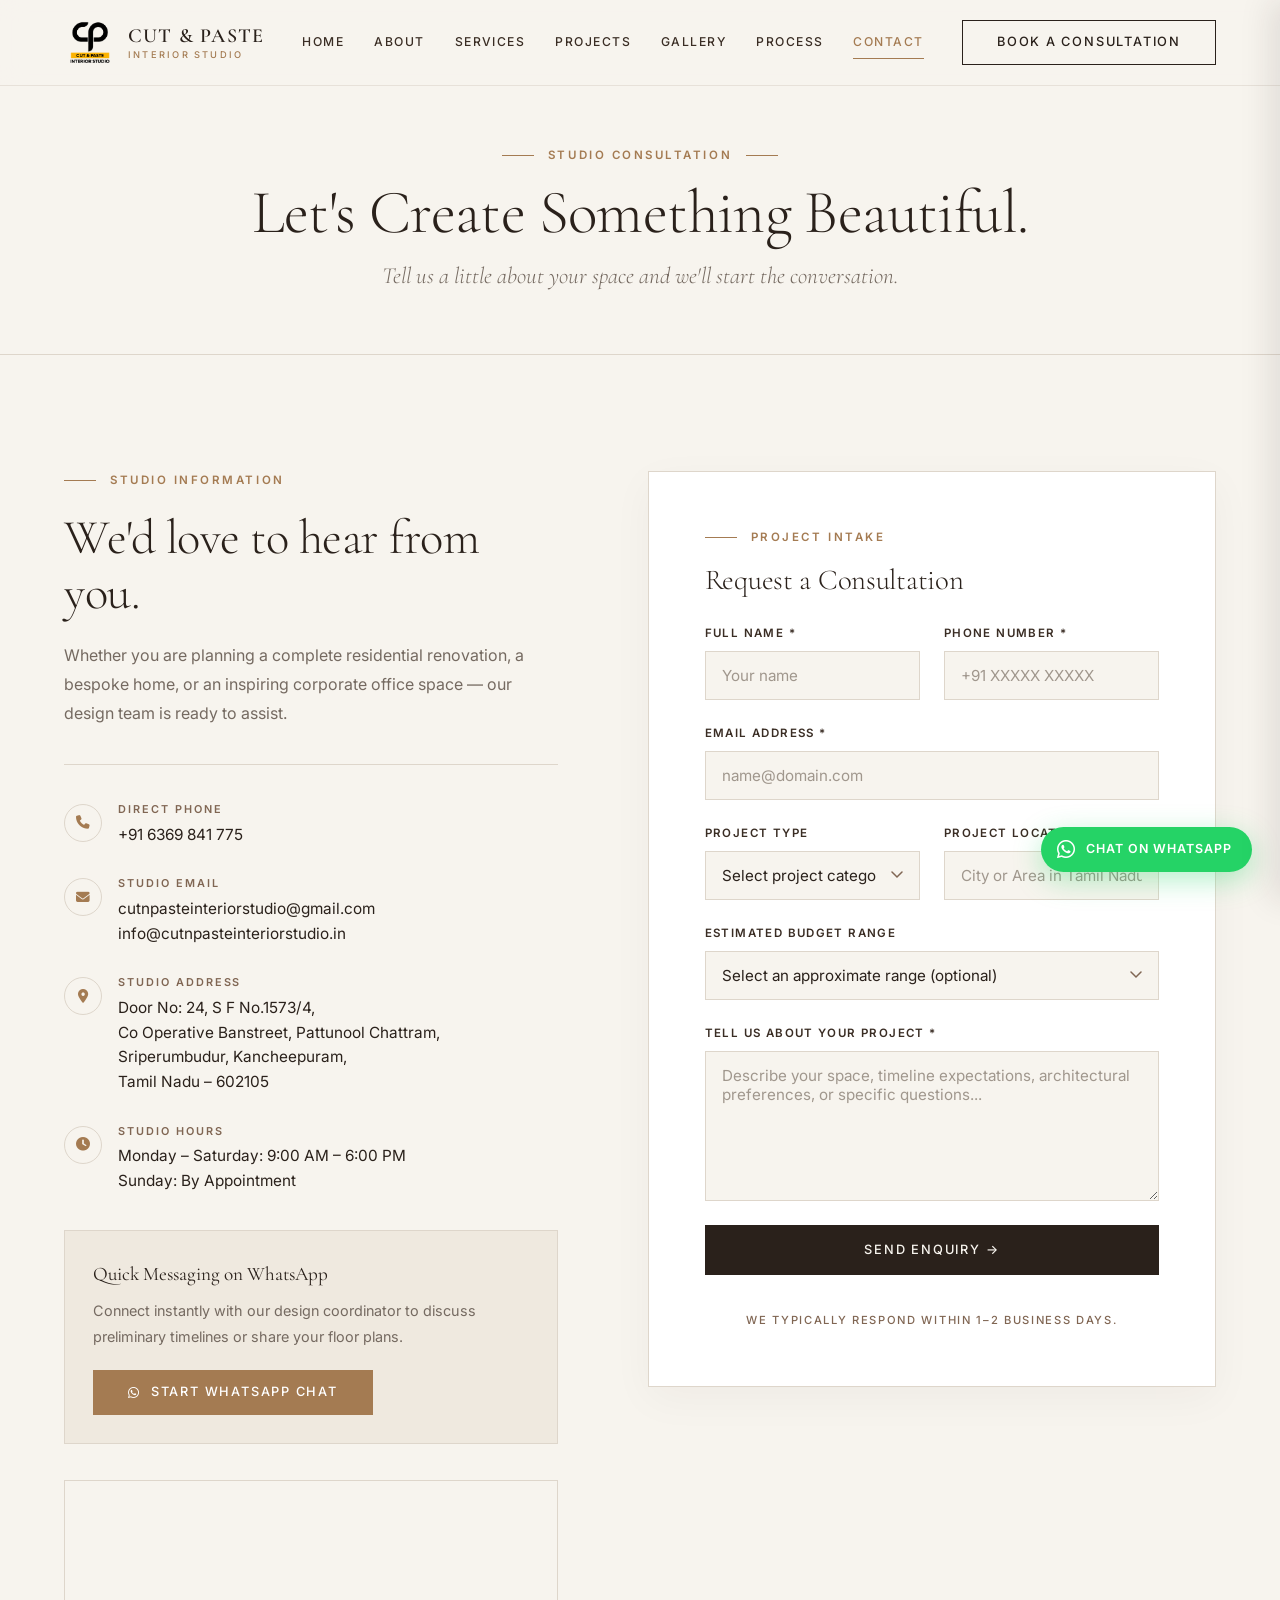
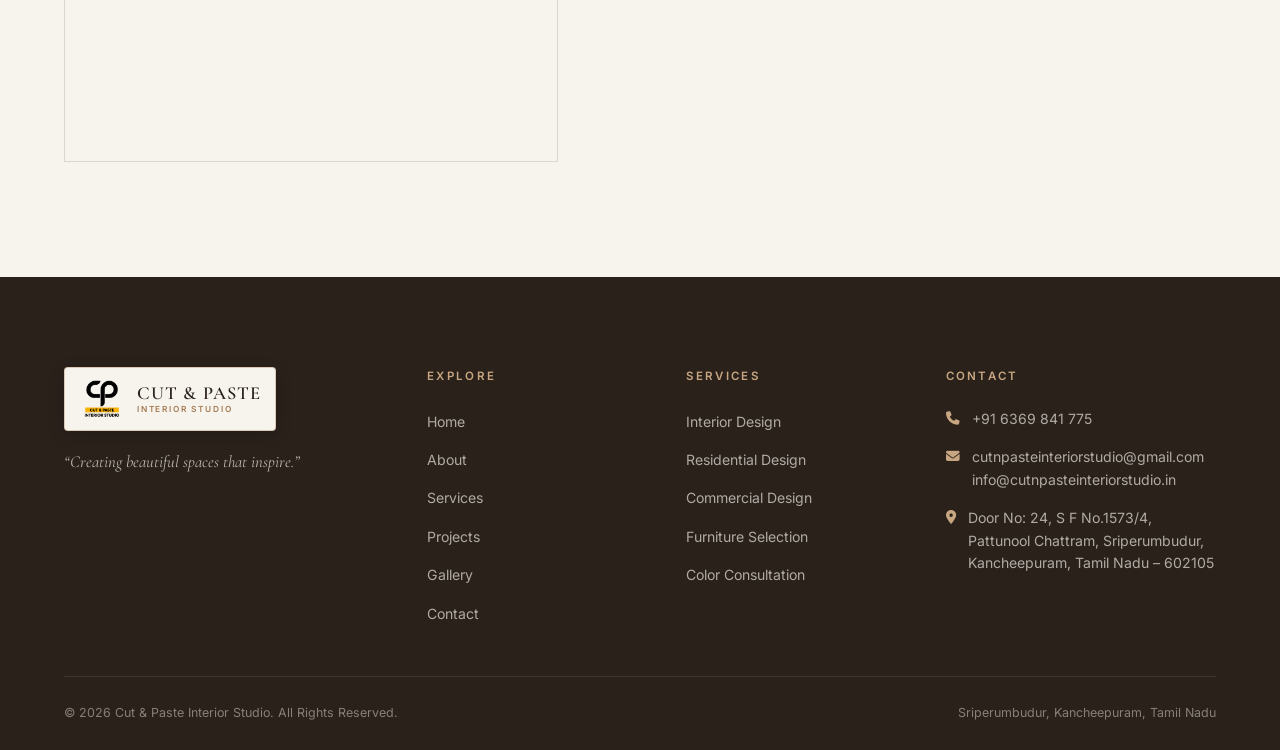
==== commit f52a5be3: "logoadded" ====
--- a/Contact.html
+++ b/Contact.html
@@ -37,7 +37,16 @@
   ════════════════════════════════════ -->
   <div id="mobile-menu" class="mobile-menu" role="dialog" aria-modal="true" aria-label="Main Navigation Menu">
     <div class="mobile-menu-header">
-      <span class="t-eyebrow">Menu</span>
+      <a href="index.html" class="mobile-menu-brand" aria-label="Cut &amp; Paste Interior Studio Home">
+        <img class="mobile-menu-logo" src="images/logo.png" alt="Cut &amp; Paste Interior Studio" width="44" height="44">
+        <div class="brand-text">
+          <span class="brand-name">CUT &amp; PASTE</span>
+          <span class="brand-subtitle">Interior Studio</span>
+        </div>
+      </a>
+      <button class="mobile-menu-close" id="mobile-menu-close" aria-label="Close navigation menu">
+        <i class="fas fa-times" aria-hidden="true"></i>
+      </button>
     </div>
     <nav aria-label="Mobile site navigation">
       <ul class="mobile-nav-list">
@@ -67,7 +76,7 @@
     <div class="container header-inner">
 
       <a href="index.html" class="header-brand" aria-label="Cut &amp; Paste Interior Studio Home">
-        <img class="brand-mark" src="images/logo.jpeg" onerror="this.src='data:image/svg+xml,<svg xmlns=\'http://www.w3.org/2000/svg\' viewBox=\'0 0 100 100\'><rect width=\'100\' height=\'100\' fill=\'%232A211B\'/><text y=\'.75em\' font-size=\'60\' x=\'20\' font-family=\'serif\' fill=\'%23A47B52\'>C</text></svg>';" alt="Cut &amp; Paste Interior Studio" width="44" height="44">
+        <img class="brand-logo" src="images/logo.png" alt="Cut &amp; Paste Interior Studio" width="52" height="52">
         <div class="brand-text">
           <span class="brand-name">CUT &amp; PASTE</span>
           <span class="brand-subtitle">Interior Studio</span>
@@ -299,12 +308,17 @@
 
       <div class="footer-grid">
         <div class="footer-brand">
-          <p class="footer-brand-title">CUT &amp; PASTE</p>
-          <p class="footer-brand-sub">Interior Studio</p>
-          <p class="footer-tagline">"Creating beautiful spaces that inspire."</p>
-        </div>
-
-        <div>
+          <a href="index.html" class="footer-brand-badge" aria-label="Cut &amp; Paste Interior Studio Home">
+            <img class="footer-logo" src="images/logo.png" alt="Cut &amp; Paste Interior Studio" width="46" height="46">
+            <div class="footer-brand-text">
+              <span class="footer-brand-name">CUT &amp; PASTE</span>
+              <span class="footer-brand-subtitle">Interior Studio</span>
+            </div>
+          </a>
+          <p class="footer-tagline">&ldquo;Creating beautiful spaces that inspire.&rdquo;</p>
+        </div>
+
+        <div class="footer-col">
           <p class="footer-col-title">Explore</p>
           <ul class="footer-links-list">
             <li><a href="index.html" class="footer-link">Home</a></li>
--- a/css/style.css
+++ b/css/style.css
@@ -307,24 +307,24 @@
   right: 0;
   z-index: 1000;
   height: var(--header-h);
-  transition: background-color var(--transition), border-color var(--transition), height var(--transition), box-shadow var(--transition);
+  transition: background-color var(--transition), border-color var(--transition), height var(--transition), box-shadow var(--transition), padding var(--transition);
   border-bottom: 1px solid transparent;
 }
 
 .site-header.is-transparent {
-  background-color: rgba(247, 244, 238, 0.75);
-  backdrop-filter: blur(10px);
-  -webkit-backdrop-filter: blur(10px);
-  border-bottom-color: rgba(222, 214, 203, 0.5);
+  background-color: rgba(247, 244, 238, 0.92);
+  backdrop-filter: blur(12px);
+  -webkit-backdrop-filter: blur(12px);
+  border-bottom-color: rgba(222, 214, 203, 0.6);
 }
 
 .site-header.is-scrolled {
-  background-color: rgba(247, 244, 238, 0.96);
+  background-color: rgba(247, 244, 238, 0.98);
   backdrop-filter: blur(16px);
   -webkit-backdrop-filter: blur(16px);
-  height: 72px;
+  height: 74px;
   border-bottom-color: var(--color-border);
-  box-shadow: 0 4px 20px rgba(42, 33, 27, 0.04);
+  box-shadow: 0 4px 20px rgba(42, 33, 27, 0.05);
 }
 
 .header-inner {
@@ -332,26 +332,35 @@
   align-items: center;
   justify-content: space-between;
   height: 100%;
-  gap: 28px;
+  gap: 24px;
 }
 
 /* Brand Logo */
 .header-brand {
   display: flex;
   align-items: center;
-  gap: 14px;
+  gap: 12px;
   text-decoration: none;
   flex-shrink: 0;
-}
-
-.brand-mark {
-  width: 44px;
-  height: 44px;
-  border-radius: 2px;
+  transition: opacity var(--transition-sm), transform var(--transition-sm);
+}
+
+.header-brand:hover {
+  opacity: 0.9;
+}
+
+.brand-logo {
+  height: 52px;
+  width: auto;
+  max-width: 100%;
+  aspect-ratio: 1 / 1;
   object-fit: contain;
-  background-color: var(--color-white);
-  border: 1px solid var(--color-border);
-  padding: 2px;
+  transition: height var(--transition), transform var(--transition);
+  display: block;
+}
+
+.site-header.is-scrolled .brand-logo {
+  height: 46px;
 }
 
 .brand-text {
@@ -366,6 +375,8 @@
   font-weight: 600;
   letter-spacing: 0.06em;
   color: var(--color-brown-900);
+  white-space: nowrap;
+  transition: font-size var(--transition);
 }
 
 .brand-subtitle {
@@ -376,6 +387,7 @@
   text-transform: uppercase;
   color: var(--color-bronze);
   margin-top: 3px;
+  white-space: nowrap;
 }
 
 /* Desktop Nav */
@@ -387,7 +399,7 @@
 .nav-list {
   display: flex;
   align-items: center;
-  gap: 4px;
+  gap: 6px;
 }
 
 .nav-link {
@@ -398,17 +410,18 @@
   letter-spacing: 0.12em;
   text-transform: uppercase;
   color: var(--color-brown-800);
-  padding: 8px 14px;
+  padding: 8px 12px;
   position: relative;
   transition: color var(--transition-sm);
+  white-space: nowrap;
 }
 
 .nav-link::after {
   content: '';
   position: absolute;
   bottom: 2px;
-  left: 14px;
-  right: 14px;
+  left: 12px;
+  right: 12px;
   height: 1px;
   background-color: var(--color-bronze);
   transform: scaleX(0);
@@ -432,6 +445,44 @@
 }
 @media (min-width: 1024px) {
   .header-action { display: inline-flex; }
+}
+
+@media (min-width: 1024px) and (max-width: 1199px) {
+  :root {
+    --header-h: 78px;
+  }
+  .site-header.is-scrolled {
+    height: 68px;
+  }
+  .brand-logo {
+    height: 46px;
+  }
+  .site-header.is-scrolled .brand-logo {
+    height: 42px;
+  }
+  .brand-name {
+    font-size: 1.12rem;
+  }
+  .brand-subtitle {
+    font-size: 0.52rem;
+    letter-spacing: 0.2em;
+  }
+  .header-inner {
+    gap: 16px;
+  }
+  .nav-list {
+    gap: 2px;
+  }
+  .nav-link {
+    font-size: 0.72rem;
+    padding: 6px 9px;
+    letter-spacing: 0.08em;
+  }
+  .header-action {
+    padding: 11px 18px;
+    font-size: 0.72rem;
+    letter-spacing: 0.1em;
+  }
 }
 
 /* Hamburger */
@@ -442,9 +493,12 @@
   align-items: flex-end;
   width: 44px;
   height: 44px;
+  min-width: 44px;
+  min-height: 44px;
   gap: 6px;
   cursor: pointer;
   z-index: 1001;
+  padding: 8px;
 }
 
 .hamburger span {
@@ -475,34 +529,82 @@
   position: fixed;
   inset: 0;
   background-color: var(--color-bg);
-  z-index: 999;
+  z-index: 1050;
   display: flex;
   flex-direction: column;
   justify-content: space-between;
-  padding: calc(var(--header-h) + 20px) var(--container-pad) 40px;
+  padding: 24px var(--container-pad) 36px;
   transform: translateX(100%);
-  transition: transform 0.5s var(--ease);
+  transition: transform 0.45s var(--ease);
   overflow-y: auto;
+  box-shadow: -10px 0 30px rgba(42, 33, 27, 0.1);
 }
 
 .mobile-menu.is-open {
   transform: translateX(0);
 }
 
+.mobile-menu-header {
+  display: flex;
+  align-items: center;
+  justify-content: space-between;
+  padding-bottom: 20px;
+  border-bottom: 1px solid var(--color-border);
+}
+
+.mobile-menu-brand {
+  display: flex;
+  align-items: center;
+  gap: 12px;
+  text-decoration: none;
+}
+
+.mobile-menu-logo {
+  height: 44px;
+  width: auto;
+  aspect-ratio: 1 / 1;
+  object-fit: contain;
+  display: block;
+}
+
+.mobile-menu-close {
+  width: 44px;
+  height: 44px;
+  min-width: 44px;
+  min-height: 44px;
+  display: flex;
+  align-items: center;
+  justify-content: center;
+  font-size: 1.15rem;
+  color: var(--color-brown-900);
+  background: transparent;
+  border: 1px solid var(--color-border);
+  border-radius: 50%;
+  cursor: pointer;
+  transition: background-color var(--transition-sm), color var(--transition-sm), transform var(--transition-sm);
+}
+
+.mobile-menu-close:hover {
+  background-color: var(--color-brown-900);
+  color: #fff;
+  transform: rotate(90deg);
+}
+
 .mobile-nav-list {
   display: flex;
   flex-direction: column;
-  gap: 6px;
-  margin-top: 20px;
+  gap: 4px;
+  margin-top: 24px;
 }
 
 .mobile-nav-link {
   font-family: var(--font-serif);
-  font-size: clamp(1.8rem, 6.5vw, 2.6rem);
+  font-size: clamp(1.6rem, 5.5vw, 2.2rem);
   font-weight: 300;
   color: var(--color-brown-900);
   display: inline-block;
   padding: 6px 0;
+  text-transform: capitalize;
   transition: color var(--transition-sm), transform var(--transition-sm);
 }
 
@@ -515,8 +617,8 @@
 .mobile-menu-footer {
   display: flex;
   flex-direction: column;
-  gap: 24px;
-  padding-top: 30px;
+  gap: 20px;
+  padding-top: 24px;
   border-top: 1px solid var(--color-border);
 }
 
@@ -524,6 +626,17 @@
   font-size: 0.85rem;
   color: var(--color-text-muted);
 }
+
+.mobile-menu-contact span {
+  display: block;
+  font-size: 0.7rem;
+  font-weight: 600;
+  letter-spacing: 0.16em;
+  text-transform: uppercase;
+  color: var(--color-bronze);
+  margin-bottom: 4px;
+}
+
 .mobile-menu-contact a {
   display: block;
   color: var(--color-brown-800);
@@ -1479,46 +1592,82 @@
 .site-footer {
   background-color: var(--color-brown-900);
   color: var(--color-bg);
-  padding-top: clamp(70px, 8vw, 100px);
+  padding-top: clamp(60px, 7vw, 90px);
 }
 
 .footer-grid {
   display: grid;
-  grid-template-columns: 1.6fr 1fr 1fr 1.4fr;
-  gap: clamp(32px, 5vw, 64px);
-  padding-bottom: 60px;
+  grid-template-columns: 1.5fr 1fr 1fr 1.3fr;
+  gap: clamp(28px, 4vw, 56px);
+  padding-bottom: 50px;
   border-bottom: 1px solid rgba(247, 244, 238, 0.1);
 }
 
 .footer-brand {
   display: flex;
   flex-direction: column;
-}
-
-.footer-brand-title {
+  align-items: flex-start;
+}
+
+/* Warm Ivory Brand Plinth / Badge to preserve official logo artwork */
+.footer-brand-badge {
+  display: inline-flex;
+  align-items: center;
+  gap: 12px;
+  background-color: var(--color-bg);
+  padding: 8px 14px;
+  border-radius: 4px;
+  border: 1px solid rgba(164, 123, 82, 0.35);
+  margin-bottom: 18px;
+  text-decoration: none;
+  box-shadow: 0 4px 16px rgba(0, 0, 0, 0.2);
+  transition: transform var(--transition-sm), box-shadow var(--transition-sm);
+}
+
+.footer-brand-badge:hover {
+  transform: translateY(-2px);
+  box-shadow: 0 6px 20px rgba(0, 0, 0, 0.3);
+}
+
+.footer-logo {
+  height: 46px;
+  width: auto;
+  aspect-ratio: 1 / 1;
+  object-fit: contain;
+  display: block;
+}
+
+.footer-brand-text {
+  display: flex;
+  flex-direction: column;
+  line-height: 1.1;
+}
+
+.footer-brand-name {
   font-family: var(--font-serif);
-  font-size: 1.35rem;
+  font-size: 1.15rem;
   font-weight: 600;
-  letter-spacing: 0.08em;
-  color: #FFFFFF;
-  margin-bottom: 4px;
-}
-
-.footer-brand-sub {
-  font-family: var(--font-sans);
-  font-size: 0.6rem;
-  font-weight: 500;
+  letter-spacing: 0.06em;
+  color: var(--color-brown-900);
+  white-space: nowrap;
+}
+
+.footer-brand-subtitle {
+  font-family: var(--font-sans);
+  font-size: 0.52rem;
+  font-weight: 600;
   letter-spacing: 0.22em;
   text-transform: uppercase;
-  color: var(--color-bronze-light);
-  margin-bottom: 16px;
+  color: var(--color-bronze);
+  margin-top: 2px;
+  white-space: nowrap;
 }
 
 .footer-tagline {
   font-family: var(--font-serif);
   font-size: 1.05rem;
   font-style: italic;
-  color: rgba(247, 244, 238, 0.65);
+  color: rgba(247, 244, 238, 0.7);
   line-height: 1.6;
   max-width: 280px;
 }
@@ -1573,14 +1722,14 @@
 }
 
 .footer-bottom {
-  padding-block: 28px;
+  padding-block: 26px;
   display: flex;
   justify-content: space-between;
   align-items: center;
   flex-wrap: wrap;
   gap: 16px;
   font-size: 0.78rem;
-  color: rgba(247, 244, 238, 0.4);
+  color: rgba(247, 244, 238, 0.45);
 }
 
 /* ─── 19. GALLERY PAGE STYLES ─── */
@@ -1817,11 +1966,18 @@
 .delay-4 { transition-delay: 0.4s; }
 
 /* ─── 23. RESPONSIVE BREAKPOINTS ─── */
-@media (max-width: 1024px) {
+@media (max-width: 1023px) {
   :root { --header-h: 74px; }
+  .site-header.is-scrolled { height: 66px; }
 
   .header-nav { display: none; }
+  .header-action { display: none; }
   .hamburger { display: flex; }
+
+  .brand-logo { height: 44px; }
+  .site-header.is-scrolled .brand-logo { height: 40px; }
+  .brand-name { font-size: 1.15rem; }
+  .brand-subtitle { font-size: 0.54rem; }
 
   .hero-grid {
     grid-template-columns: 1fr;
@@ -1870,7 +2026,14 @@
   :root {
     --header-h: 68px;
     --section-py: clamp(60px, 12vw, 84px);
-  }
+    --container-pad: 20px;
+  }
+
+  .site-header.is-scrolled { height: 62px; }
+  .brand-logo { height: 40px; }
+  .site-header.is-scrolled .brand-logo { height: 36px; }
+  .brand-name { font-size: 1.05rem; }
+  .brand-subtitle { font-size: 0.5rem; letter-spacing: 0.18em; }
 
   .hero-heading { font-size: clamp(2.4rem, 10vw, 3.4rem); }
   .hero-actions { flex-direction: column; width: 100%; }
@@ -1901,13 +2064,34 @@
     grid-template-columns: 1fr;
   }
 
+  /* Clean Vertical Footer Stack with Dividers */
   .footer-grid {
     grid-template-columns: 1fr;
-    gap: 36px;
-  }
+    gap: 0;
+  }
+
+  .footer-grid > div {
+    padding-block: 28px;
+    border-bottom: 1px solid rgba(247, 244, 238, 0.12);
+  }
+
+  .footer-grid > div:first-child {
+    padding-top: 0;
+  }
+
+  .footer-grid > div:last-child {
+    border-bottom: none;
+    padding-bottom: 0;
+  }
+
+  .footer-col-title {
+    margin-bottom: 16px;
+  }
+
   .footer-bottom {
     flex-direction: column;
     text-align: center;
+    gap: 8px;
   }
 }
 
@@ -1915,6 +2099,24 @@
   .gallery-masonry-grid {
     columns: 1;
   }
+}
+
+@media (max-width: 360px) {
+  :root {
+    --header-h: 64px;
+    --container-pad: 16px;
+  }
+
+  .site-header.is-scrolled { height: 58px; }
+  .brand-logo { height: 34px; }
+  .site-header.is-scrolled .brand-logo { height: 30px; }
+  .brand-name { font-size: 0.92rem; }
+  .brand-subtitle { font-size: 0.44rem; letter-spacing: 0.16em; }
+  .header-brand { gap: 8px; }
+  .footer-brand-badge { padding: 6px 10px; gap: 8px; }
+  .footer-logo { height: 38px; }
+  .footer-brand-name { font-size: 1rem; }
+  .footer-brand-subtitle { font-size: 0.46rem; }
 }
 
 /* ─── 24. ACCESSIBILITY & PREFERS REDUCED MOTION ─── */
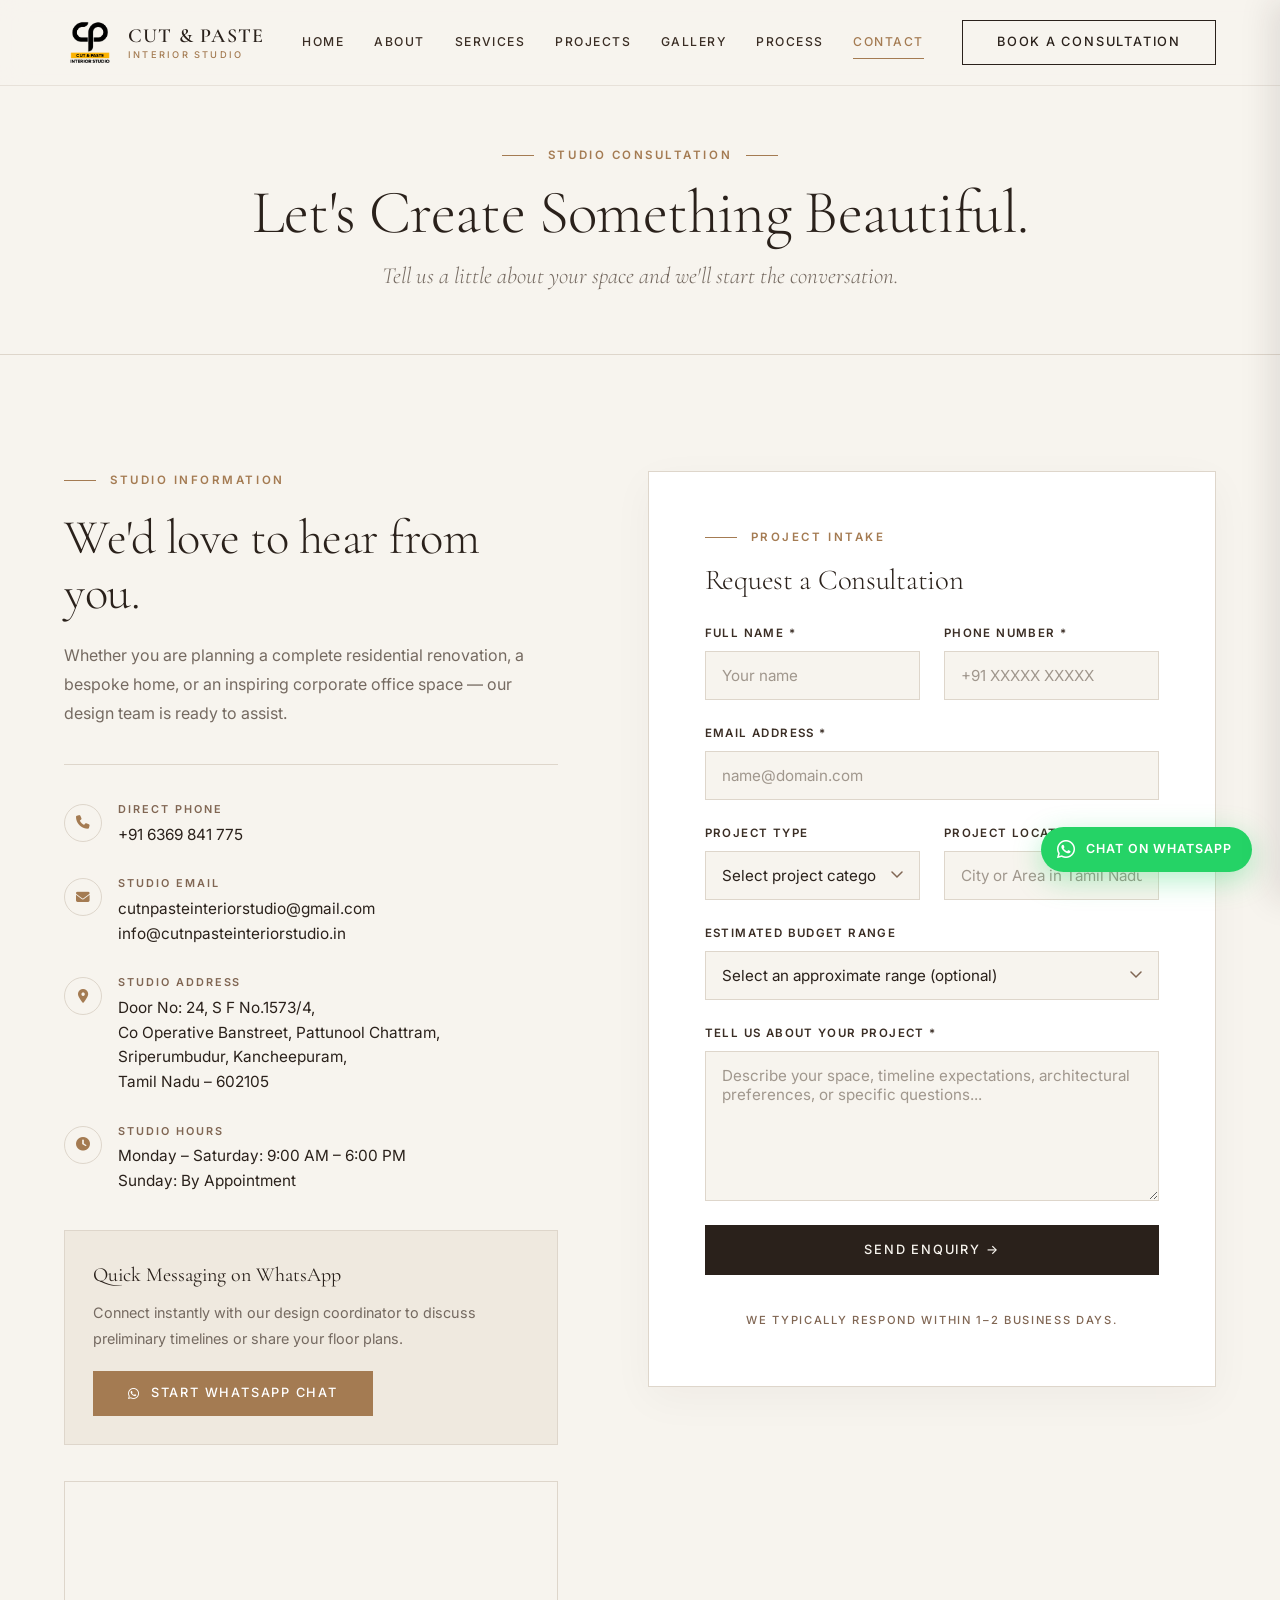
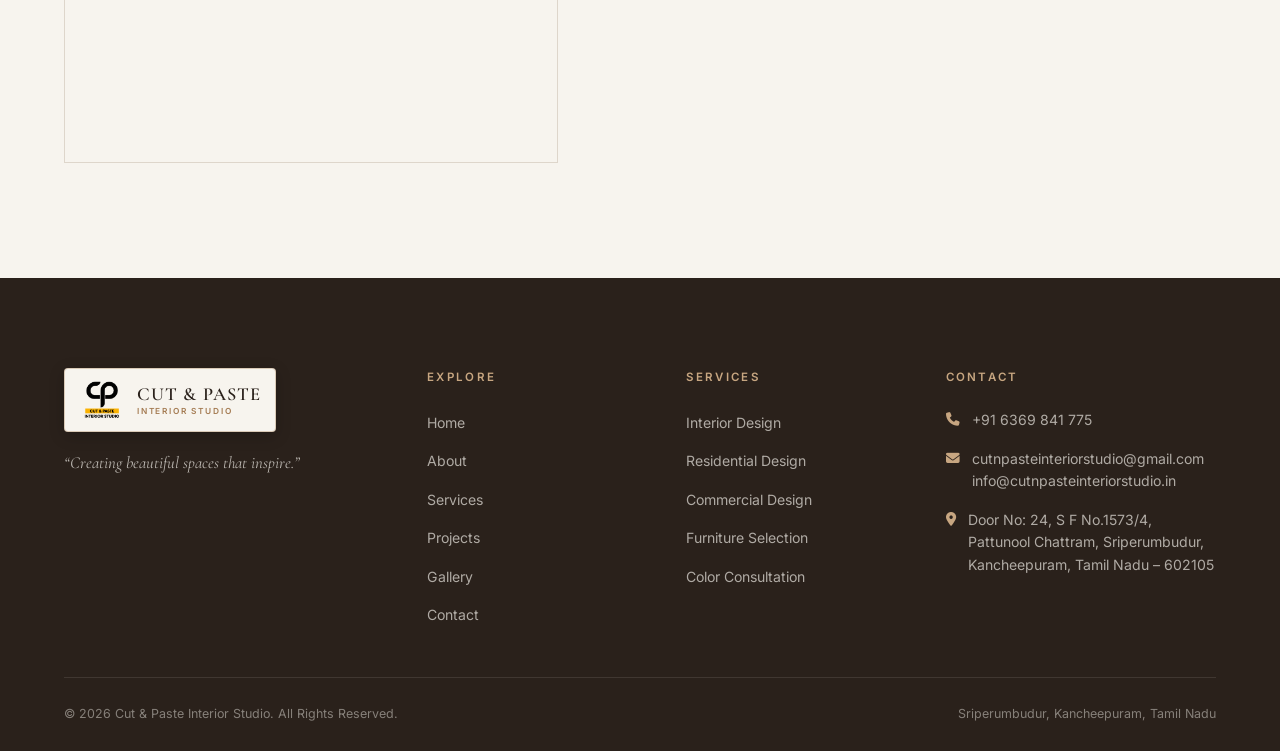
==== commit e420fa68: "Mobile responsive & error fix" ====
--- a/Contact.html
+++ b/Contact.html
@@ -186,10 +186,10 @@
             </div>
 
             <!-- WhatsApp Direct Action Box -->
-            <div style="margin-top: 36px; padding: 28px; background-color: var(--color-bg-soft); border: 1px solid var(--color-border);" class="fade-up delay-3">
-              <p style="font-family: var(--font-serif); font-size: 1.2rem; color: var(--color-brown-900); margin-bottom: 8px;">Quick Messaging on WhatsApp</p>
+            <div class="contact-whatsapp-box fade-up delay-3">
+              <p class="contact-whatsapp-title">Quick Messaging on WhatsApp</p>
               <p class="t-body" style="font-size: 0.9rem; margin-bottom: 20px;">Connect instantly with our design coordinator to discuss preliminary timelines or share your floor plans.</p>
-              <a href="https://wa.me/916369841775" class="btn btn-bronze" target="_blank" rel="noopener noreferrer" style="gap: 10px;">
+              <a href="https://wa.me/916369841775" class="btn btn-bronze contact-whatsapp-btn" target="_blank" rel="noopener noreferrer">
                 <i class="fab fa-whatsapp" aria-hidden="true"></i> Start WhatsApp Chat
               </a>
             </div>
--- a/css/style.css
+++ b/css/style.css
@@ -532,11 +532,12 @@
   z-index: 1050;
   display: flex;
   flex-direction: column;
-  justify-content: space-between;
-  padding: 24px var(--container-pad) 36px;
+  justify-content: flex-start;
+  padding: 20px var(--container-pad) 28px;
   transform: translateX(100%);
   transition: transform 0.45s var(--ease);
   overflow-y: auto;
+  -webkit-overflow-scrolling: touch;
   box-shadow: -10px 0 30px rgba(42, 33, 27, 0.1);
 }
 
@@ -548,8 +549,9 @@
   display: flex;
   align-items: center;
   justify-content: space-between;
-  padding-bottom: 20px;
+  padding-bottom: 16px;
   border-bottom: 1px solid var(--color-border);
+  flex-shrink: 0;
 }
 
 .mobile-menu-brand {
@@ -593,17 +595,20 @@
 .mobile-nav-list {
   display: flex;
   flex-direction: column;
-  gap: 4px;
-  margin-top: 24px;
+  gap: 2px;
+  margin-top: 18px;
+  flex-shrink: 0;
 }
 
 .mobile-nav-link {
   font-family: var(--font-serif);
-  font-size: clamp(1.6rem, 5.5vw, 2.2rem);
+  font-size: clamp(1.5rem, 5vw, 2.1rem);
   font-weight: 300;
   color: var(--color-brown-900);
-  display: inline-block;
-  padding: 6px 0;
+  display: inline-flex;
+  align-items: center;
+  min-height: 44px;
+  padding: 4px 0;
   text-transform: capitalize;
   transition: color var(--transition-sm), transform var(--transition-sm);
 }
@@ -617,9 +622,11 @@
 .mobile-menu-footer {
   display: flex;
   flex-direction: column;
-  gap: 20px;
+  gap: 18px;
+  margin-top: auto;
   padding-top: 24px;
   border-top: 1px solid var(--color-border);
+  flex-shrink: 0;
 }
 
 .mobile-menu-contact {
@@ -1579,12 +1586,21 @@
 }
 
 @media (max-width: 600px) {
-  .floating-whatsapp span { display: none; }
   .floating-whatsapp {
-    padding: 14px;
+    width: 52px;
+    height: 52px;
+    padding: 0;
     border-radius: 50%;
+    display: flex;
+    align-items: center;
+    justify-content: center;
     bottom: 20px;
     right: 20px;
+  }
+  .floating-whatsapp span { display: none; }
+  .floating-whatsapp i {
+    font-size: 1.45rem;
+    margin: 0;
   }
 }
 
@@ -1948,6 +1964,38 @@
   border: none;
 }
 
+.contact-whatsapp-box {
+  margin-top: 36px;
+  padding: 28px;
+  background-color: var(--color-bg-soft);
+  border: 1px solid var(--color-border);
+}
+
+.contact-whatsapp-title {
+  font-family: var(--font-serif);
+  font-size: 1.25rem;
+  color: var(--color-brown-900);
+  margin-bottom: 8px;
+}
+
+.contact-whatsapp-btn {
+  gap: 10px;
+}
+
+@media (max-width: 768px) {
+  .contact-whatsapp-box {
+    padding: 20px;
+    margin-top: 28px;
+  }
+  .contact-whatsapp-btn {
+    width: 100%;
+    justify-content: center;
+  }
+  .contact-map-frame iframe {
+    height: 220px;
+  }
+}
+
 /* ─── 22. SCROLL ANIMATIONS (INTERSECTION OBSERVER) ─── */
 .fade-up {
   opacity: 0;
@@ -1981,12 +2029,12 @@
 
   .hero-grid {
     grid-template-columns: 1fr;
-    gap: 48px;
+    gap: 44px;
   }
 
   .about-grid {
     grid-template-columns: 1fr;
-    gap: 48px;
+    gap: 44px;
   }
   .about-image-secondary { display: none; }
 
@@ -1997,24 +2045,24 @@
   .project-item.staggered-down { margin-top: 0; }
 
   .services-rows-container .service-row-item {
-    grid-template-columns: 80px 1.2fr 1.6fr 40px;
-    gap: 20px;
+    grid-template-columns: 70px 1.2fr 1.6fr 40px;
+    gap: 18px;
     padding: 32px 10px;
   }
 
   .process-timeline-grid {
     grid-template-columns: repeat(3, 1fr);
-    gap: 32px;
+    gap: 28px;
   }
 
   .contact-home-grid {
     grid-template-columns: 1fr;
-    gap: 56px;
+    gap: 52px;
   }
 
   .footer-grid {
     grid-template-columns: 1fr 1fr;
-    gap: 44px;
+    gap: 40px;
   }
 
   .gallery-masonry-grid {
@@ -2025,7 +2073,8 @@
 @media (max-width: 768px) {
   :root {
     --header-h: 68px;
-    --section-py: clamp(60px, 12vw, 84px);
+    --section-py: clamp(52px, 10vw, 76px);
+    --section-py-sm: clamp(38px, 8vw, 56px);
     --container-pad: 20px;
   }
 
@@ -2035,33 +2084,282 @@
   .brand-name { font-size: 1.05rem; }
   .brand-subtitle { font-size: 0.5rem; letter-spacing: 0.18em; }
 
-  .hero-heading { font-size: clamp(2.4rem, 10vw, 3.4rem); }
-  .hero-actions { flex-direction: column; width: 100%; }
-  .hero-actions .btn { width: 100%; }
-
+  /* Hero Section */
+  .section-hero {
+    min-height: auto;
+    padding-top: calc(var(--header-h) + 24px);
+    padding-bottom: 48px;
+  }
+  .hero-heading {
+    font-size: clamp(2.3rem, 9.2vw, 3.2rem);
+    margin-bottom: 18px;
+    word-break: break-word;
+  }
+  .hero-lead {
+    font-size: 0.98rem;
+    line-height: 1.75;
+    margin-bottom: 32px;
+  }
+  .hero-actions {
+    flex-direction: column;
+    width: 100%;
+    gap: 12px;
+    margin-bottom: 36px;
+  }
+  .hero-actions .btn {
+    width: 100%;
+    justify-content: center;
+  }
+  .hero-metadata {
+    flex-wrap: wrap;
+    gap: 10px 18px;
+    font-size: 0.68rem;
+    padding-top: 18px;
+  }
+  .hero-frame-accent {
+    display: none;
+  }
+  .hero-image-badge {
+    bottom: 16px;
+    left: 16px;
+    max-width: calc(100% - 32px);
+    padding: 10px 16px;
+  }
+  .hero-scroll-indicator {
+    display: none;
+  }
+
+  /* About Section */
+  .about-editorial-quote {
+    font-size: clamp(1.15rem, 4.5vw, 1.35rem);
+    padding-left: 16px;
+    margin-bottom: 20px;
+  }
   .about-features-strip {
     grid-template-columns: 1fr;
-    gap: 28px;
-  }
-
+    gap: 24px;
+    padding-top: 36px;
+    margin-top: 36px;
+  }
+
+  /* Projects / Portfolio Section */
+  .projects-header {
+    flex-direction: column;
+    align-items: flex-start;
+    gap: 16px;
+    margin-bottom: 32px;
+  }
+  .projects-header .btn {
+    width: 100%;
+    justify-content: center;
+  }
+  .project-title {
+    font-size: 1.35rem;
+  }
+  .project-item.portrait .project-card-visual {
+    aspect-ratio: 16/11;
+  }
+  .projects-bottom-cta .btn {
+    width: 100%;
+    justify-content: center;
+  }
+
+  /* Services Rows */
+  .services-header {
+    margin-bottom: 36px;
+  }
   .services-rows-container .service-row-item {
     grid-template-columns: 1fr;
-    gap: 12px;
-    padding: 28px 0;
-  }
-  .service-row-arrow { display: none; }
-
+    gap: 10px;
+    padding: 24px 0;
+  }
+  .service-row-item:hover {
+    padding-left: 0;
+    background-color: transparent;
+  }
+  .service-row-num {
+    font-size: 1.8rem;
+    margin-bottom: 2px;
+  }
+  .service-row-title {
+    font-size: 1.3rem;
+  }
+  .service-row-desc {
+    font-size: 0.92rem;
+  }
+  .service-row-arrow {
+    display: inline-flex;
+    align-items: center;
+    gap: 8px;
+    font-size: 0.95rem;
+    color: var(--color-bronze);
+    margin-top: 4px;
+  }
+
+  /* Philosophy Section */
+  .section-philosophy {
+    padding-block: clamp(60px, 12vw, 90px);
+  }
+  .philosophy-quote {
+    font-size: clamp(1.7rem, 6vw, 2.5rem);
+    margin-bottom: 20px;
+  }
+
+  /* Process Vertical Timeline */
+  .process-header {
+    margin-bottom: 36px;
+  }
   .process-timeline-grid {
     grid-template-columns: 1fr;
-    gap: 24px;
-  }
-
+    gap: 0;
+    padding-left: 24px;
+    border-left: 2px solid var(--color-border);
+    margin-left: 12px;
+  }
+  .process-step-item {
+    padding-top: 0;
+    padding-bottom: 32px;
+    border-top: none;
+  }
+  .process-step-item:last-child {
+    padding-bottom: 0;
+  }
+  .process-step-item::before {
+    top: 4px;
+    left: -29px;
+    width: 8px;
+    height: 8px;
+  }
+  .process-step-num {
+    font-size: 1.3rem;
+    margin-bottom: 6px;
+  }
+
+  /* Video Section */
+  .video-editorial-frame {
+    aspect-ratio: 16/9;
+    min-height: 220px;
+  }
+  .video-play-button {
+    width: 58px;
+    height: 58px;
+    font-size: 1.1rem;
+  }
+
+  /* Gallery Preview Section */
+  .gallery-preview-header {
+    flex-direction: column;
+    align-items: flex-start;
+    gap: 16px;
+    margin-bottom: 28px;
+  }
+  .gallery-preview-header .btn {
+    width: 100%;
+    justify-content: center;
+  }
   .gallery-preview-grid {
-    grid-template-columns: 1fr;
-  }
-
+    grid-template-columns: repeat(2, 1fr);
+    gap: 12px;
+  }
+  .gallery-preview-item {
+    aspect-ratio: 1 / 1 !important;
+  }
+
+  /* Consultation Form & Contact */
+  .contact-info-list {
+    margin-top: 24px;
+    padding-top: 24px;
+    gap: 20px;
+  }
+  .consultation-form-wrap {
+    padding: 24px 18px;
+  }
   .form-row {
     grid-template-columns: 1fr;
+    gap: 18px;
+  }
+  .form-control {
+    font-size: 16px; /* Prevents auto-zoom in iOS Safari */
+    padding: 12px 14px;
+  }
+  .consultation-form-wrap .btn {
+    width: 100%;
+    justify-content: center;
+  }
+
+  /* Gallery Page & Contact Page */
+  .gallery-page-hero,
+  .contact-page-hero {
+    padding-top: calc(var(--header-h) + 32px);
+    padding-bottom: 40px;
+  }
+  .gallery-page-body {
+    padding-block: 32px var(--section-py);
+  }
+  .gallery-filter-bar {
+    justify-content: flex-start;
+    flex-wrap: nowrap;
+    overflow-x: auto;
+    -webkit-overflow-scrolling: touch;
+    padding-bottom: 10px;
+    gap: 8px;
+    margin-bottom: 30px;
+    scrollbar-width: none;
+  }
+  .gallery-filter-bar::-webkit-scrollbar {
+    display: none;
+  }
+  .gallery-filter-link {
+    white-space: nowrap;
+    padding: 7px 16px;
+    background-color: var(--color-bg-soft);
+    border: 1px solid var(--color-border);
+    border-radius: 20px;
+    font-size: 0.72rem;
+    flex-shrink: 0;
+  }
+  .gallery-filter-link.is-active {
+    background-color: var(--color-brown-900);
+    border-color: var(--color-brown-900);
+    color: #FFFFFF;
+  }
+  .gallery-filter-link::after {
+    display: none;
+  }
+  .gallery-card-hover-overlay {
+    opacity: 1;
+    background: linear-gradient(to top, rgba(42, 33, 27, 0.85) 0%, rgba(42, 33, 27, 0.3) 50%, transparent 100%);
+    padding: 16px;
+  }
+
+  /* Lightbox Modal on Mobile */
+  .lightbox-modal {
+    padding: 14px;
+  }
+  .lightbox-btn {
+    width: 44px;
+    height: 44px;
+    background-color: rgba(42, 33, 27, 0.65);
+    border-color: rgba(247, 244, 238, 0.25);
+  }
+  .lightbox-close {
+    top: 14px;
+    right: 14px;
+  }
+  .lightbox-prev {
+    left: 16px;
+    bottom: 20px;
+    top: auto;
+    transform: none;
+  }
+  .lightbox-next {
+    right: 16px;
+    bottom: 20px;
+    top: auto;
+    transform: none;
+  }
+  .lightbox-counter {
+    bottom: 32px;
   }
 
   /* Clean Vertical Footer Stack with Dividers */
@@ -2096,15 +2394,32 @@
 }
 
 @media (max-width: 480px) {
+  :root {
+    --container-pad: 18px;
+  }
+  .hero-heading {
+    font-size: clamp(2rem, 9vw, 2.6rem);
+  }
+  .hero-metadata {
+    flex-direction: column;
+    align-items: flex-start;
+    gap: 8px;
+  }
   .gallery-masonry-grid {
     columns: 1;
+  }
+  .gallery-preview-grid {
+    gap: 10px;
+  }
+  .t-heading {
+    font-size: clamp(1.8rem, 7vw, 2.4rem);
   }
 }
 
 @media (max-width: 360px) {
   :root {
     --header-h: 64px;
-    --container-pad: 16px;
+    --container-pad: 14px;
   }
 
   .site-header.is-scrolled { height: 58px; }
@@ -2117,6 +2432,7 @@
   .footer-logo { height: 38px; }
   .footer-brand-name { font-size: 1rem; }
   .footer-brand-subtitle { font-size: 0.46rem; }
+  .consultation-form-wrap { padding: 20px 14px; }
 }
 
 /* ─── 24. ACCESSIBILITY & PREFERS REDUCED MOTION ─── */
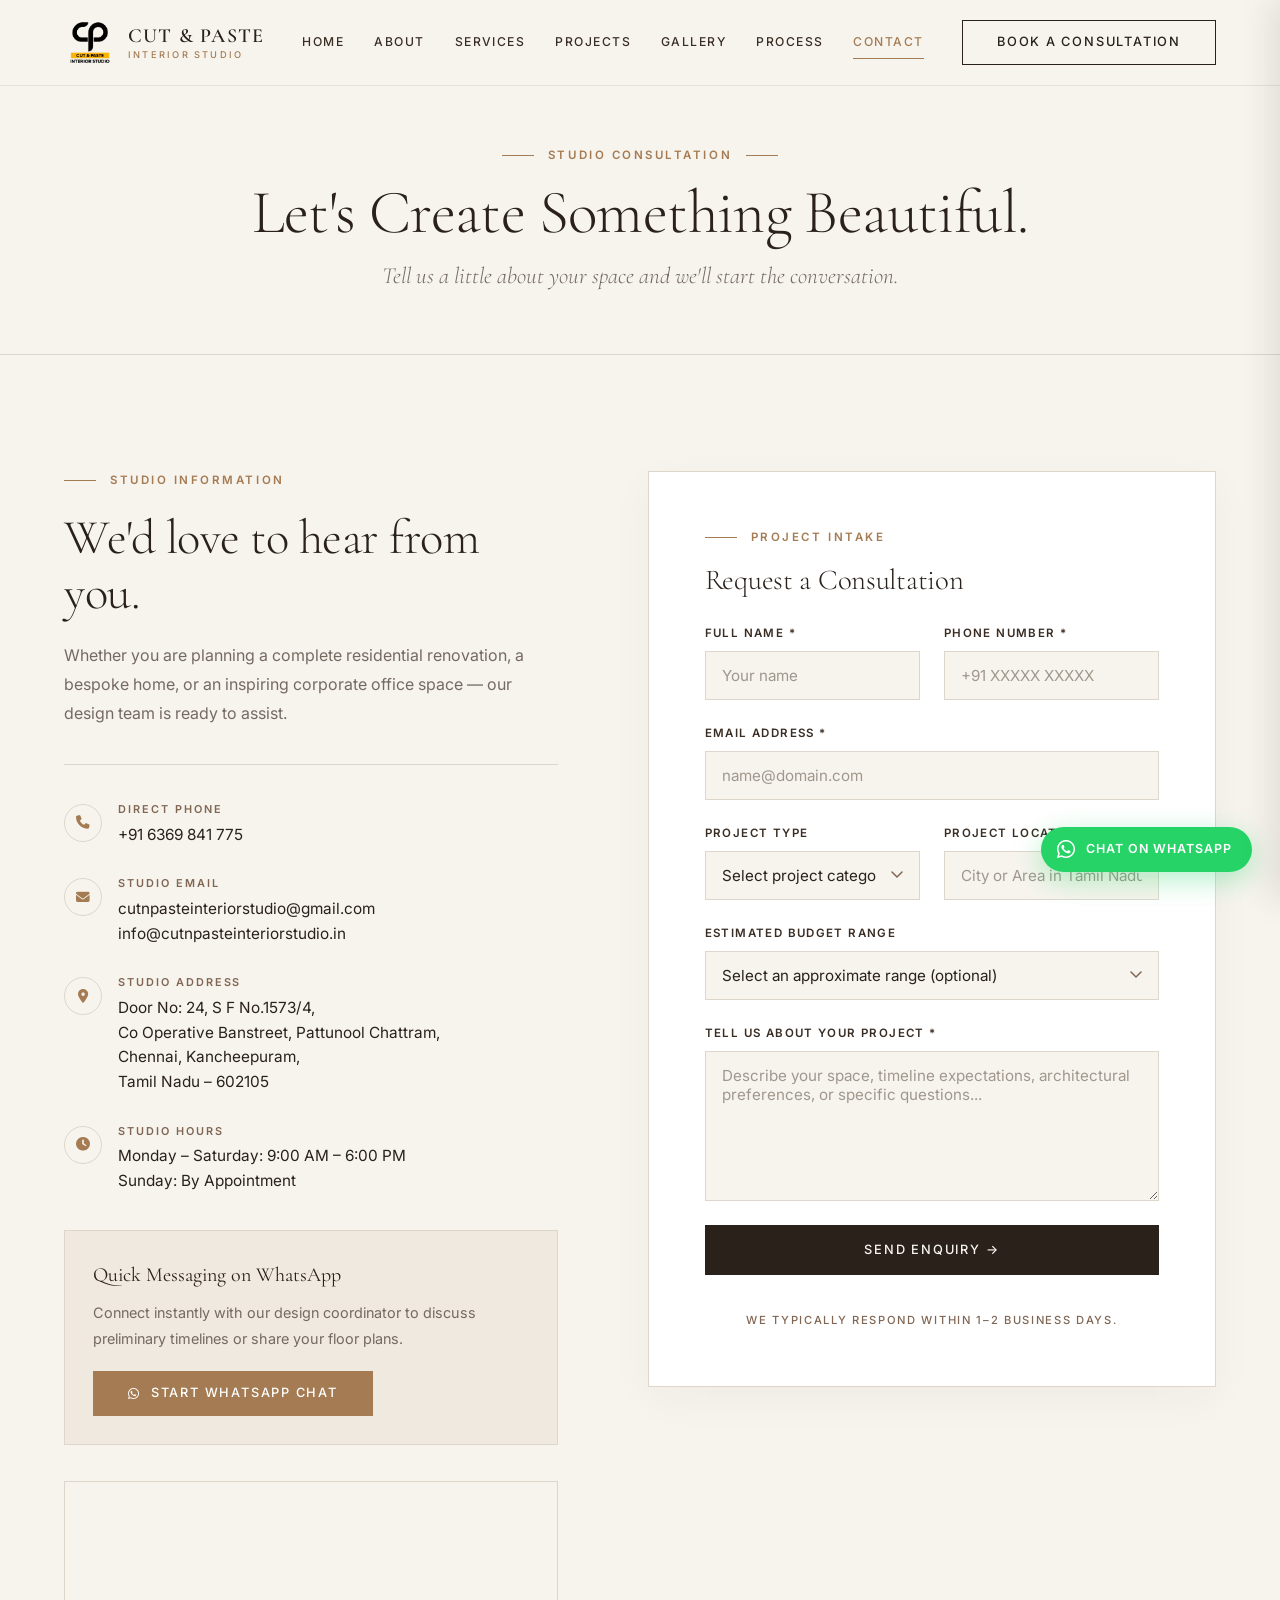
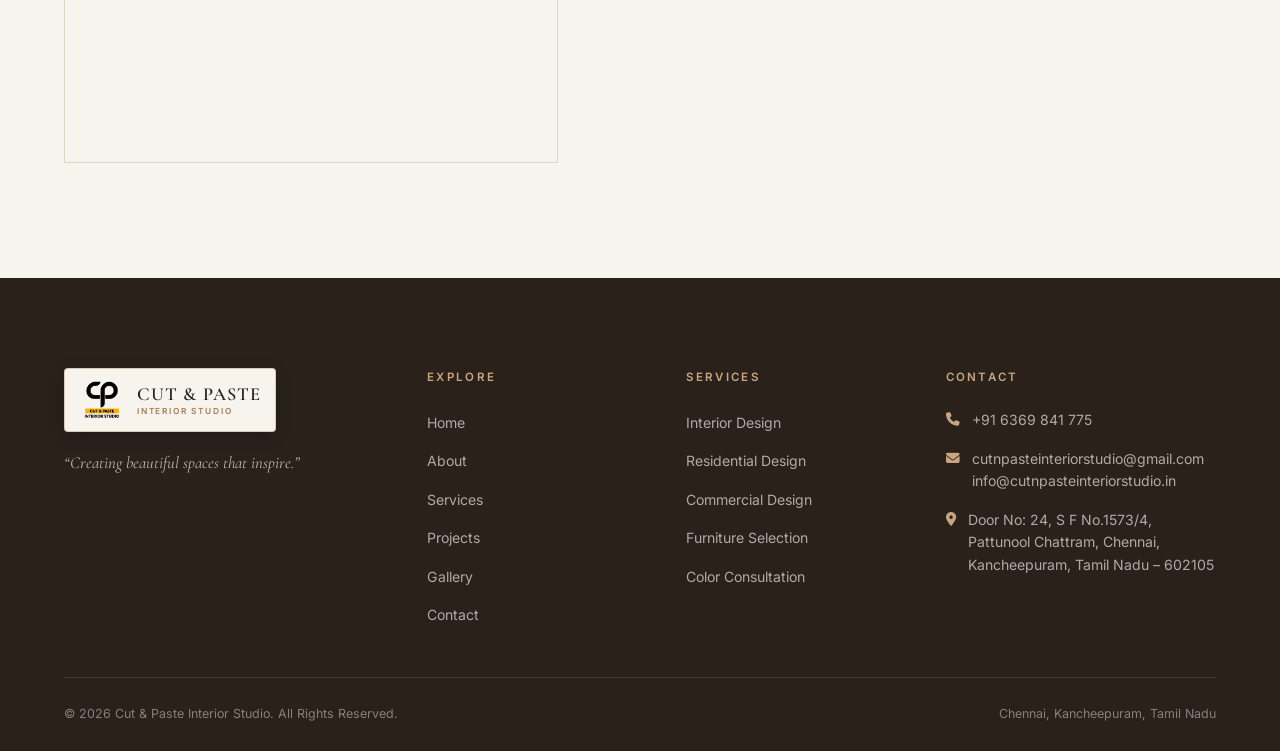
==== commit 814f5c37: "chennai text replace" ====
--- a/Contact.html
+++ b/Contact.html
@@ -5,16 +5,16 @@
   <meta name="viewport" content="width=device-width, initial-scale=1.0">
 
   <!-- Primary SEO -->
-  <title>Contact Cut &amp; Paste Interior Studio | Interior Designers in Sriperumbudur</title>
-  <meta name="description" content="Book a design consultation with Cut &amp; Paste Interior Studio. Residential and commercial interior design in Sriperumbudur, Kancheepuram, and across Tamil Nadu.">
+  <title>Contact Cut &amp; Paste Interior Studio | Interior Designers in Chennai</title>
+  <meta name="description" content="Book a design consultation with Cut &amp; Paste Interior Studio. Residential and commercial interior design in Chennai, Kancheepuram, and across Tamil Nadu.">
   <link rel="canonical" href="https://cutnpasteinteriorstudio.in/Contact.html">
 
   <!-- Open Graph -->
   <meta property="og:type" content="website">
   <meta property="og:url" content="https://cutnpasteinteriorstudio.in/Contact.html">
-  <meta property="og:title" content="Contact Cut &amp; Paste Interior Studio | Interior Designers in Sriperumbudur">
+  <meta property="og:title" content="Contact Cut &amp; Paste Interior Studio | Interior Designers in Chennai">
   <meta property="og:description" content="Book a consultation with Cut &amp; Paste Interior Studio for your residential or commercial space.">
-  <meta property="og:image" content="https://images.unsplash.com/photo-1600585154340-be6161a56a0c?w=1200&q=85">
+  <meta property="og:image" content="https://cutnpasteinteriorstudio.in/images/Gallery/WhatsApp%20Image%202026-09-23%20at%2012.30.53%20PM.jpeg">
 
   <!-- Favicon -->
   <link rel="icon" href="data:image/svg+xml,<svg xmlns='http://www.w3.org/2000/svg' viewBox='0 0 100 100'><rect width='100' height='100' rx='4' fill='%232A211B'/><text y='.78em' font-size='68' x='18' font-family='Georgia,serif' fill='%23A47B52'>C</text></svg>">
@@ -167,7 +167,7 @@
                   <p class="contact-info-value">
                     Door No: 24, S F No.1573/4,<br>
                     Co Operative Banstreet, Pattunool Chattram,<br>
-                    Sriperumbudur, Kancheepuram,<br>
+                    Chennai, Kancheepuram,<br>
                     Tamil Nadu &ndash; 602105
                   </p>
                 </div>
@@ -194,15 +194,15 @@
               </a>
             </div>
 
-            <!-- Interactive Map of Sriperumbudur -->
+            <!-- Interactive Map of Chennai -->
             <div class="contact-map-frame fade-up delay-4">
               <iframe
-                src="https://www.google.com/maps/embed?pb=!1m18!1m12!1m3!1d62335.59882984773!2d79.91249!3d12.96881!2m3!1f0!2f0!3f0!3m2!1i1024!2i768!4f13.1!3m3!1m2!1s0x3a52f7000f0547c1%3A0xb2aed2b80e6db3ea!2sSriperumbudur%2C%20Tamil%20Nadu%20602105!5e0!3m2!1sen!2sin!4v1700000000000!5m2!1sen!2sin"
-                title="Cut &amp; Paste Interior Studio Sriperumbudur Location"
+                src="https://www.google.com/maps/embed?pb=!1m18!1m12!1m3!1d62335.59882984773!2d79.91249!3d12.96881!2m3!1f0!2f0!3f0!3m2!1i1024!2i768!4f13.1!3m3!1m2!1s0x3a52f7000f0547c1%3A0xb2aed2b80e6db3ea!2sChennai%2C%20Tamil%20Nadu%20602105!5e0!3m2!1sen!2sin!4v1700000000000!5m2!1sen!2sin"
+                title="Cut &amp; Paste Interior Studio Chennai Location"
                 allowfullscreen=""
                 loading="lazy"
                 referrerpolicy="no-referrer-when-downgrade"
-                aria-label="Map of Sriperumbudur, Tamil Nadu"
+                aria-label="Map of Chennai, Tamil Nadu"
               ></iframe>
             </div>
 
@@ -358,7 +358,7 @@
             <i class="fas fa-location-dot" aria-hidden="true"></i>
             <div>
               Door No: 24, S F No.1573/4,<br>
-              Pattunool Chattram, Sriperumbudur,<br>
+              Pattunool Chattram, Chennai,<br>
               Kancheepuram, Tamil Nadu &ndash; 602105
             </div>
           </div>
@@ -367,7 +367,7 @@
 
       <div class="footer-bottom">
         <p>&copy; 2026 Cut &amp; Paste Interior Studio. All Rights Reserved.</p>
-        <p>Sriperumbudur, Kancheepuram, Tamil Nadu</p>
+        <p>Chennai, Kancheepuram, Tamil Nadu</p>
       </div>
 
     </div>
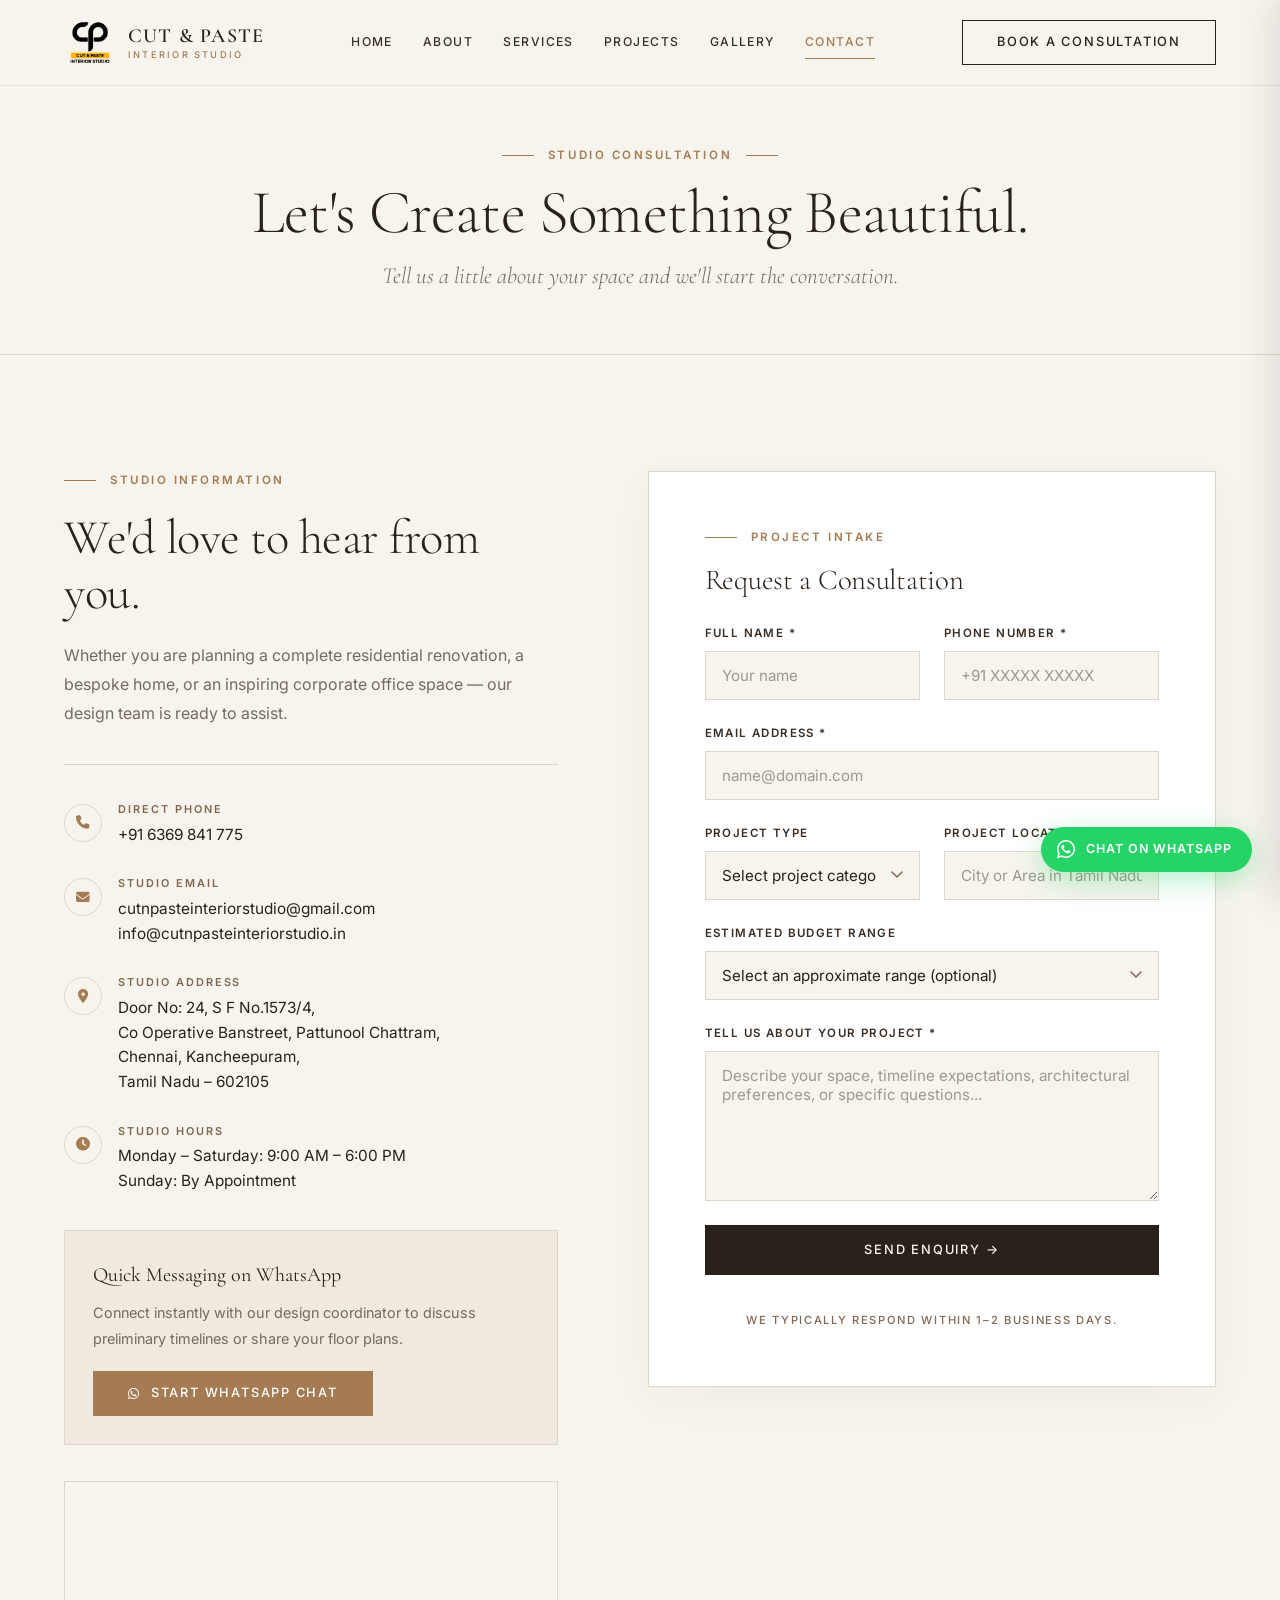
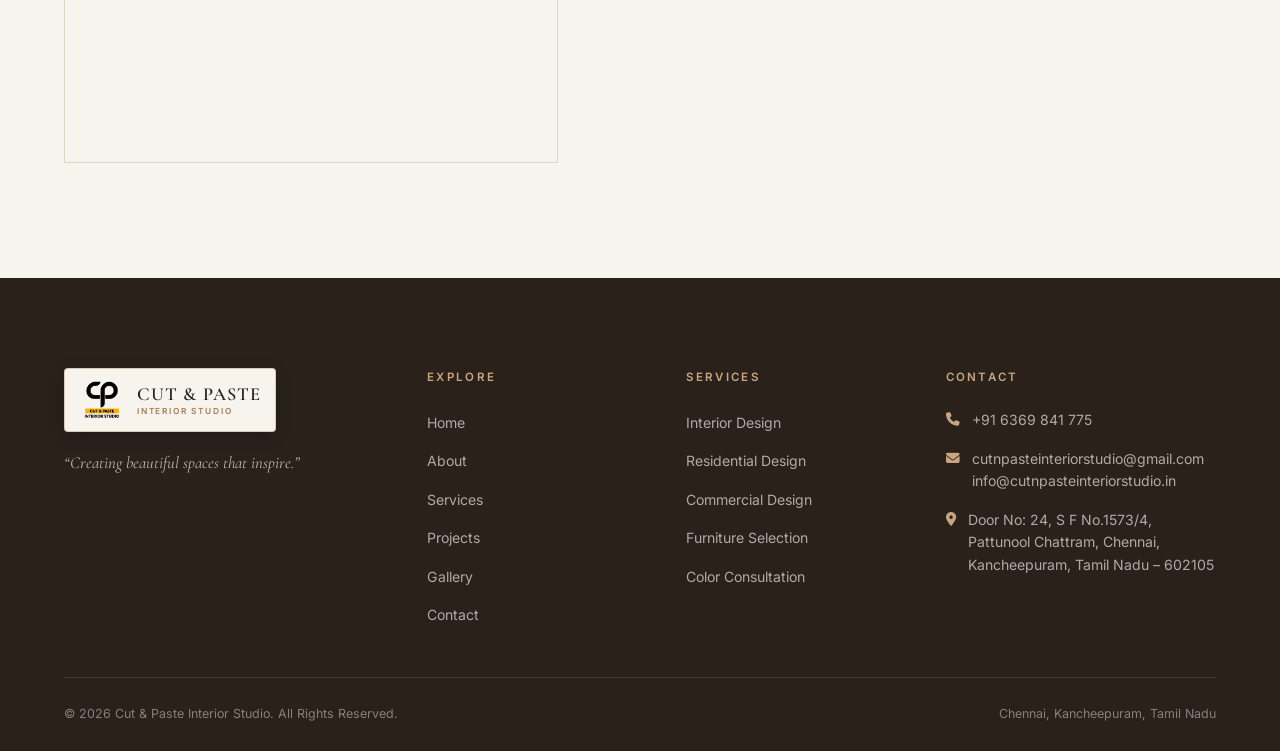
==== commit f63ede66: "Remove Process section and related navigation links entirely" ====
--- a/Contact.html
+++ b/Contact.html
@@ -55,7 +55,6 @@
         <li><a href="index.html#services" class="mobile-nav-link">Services</a></li>
         <li><a href="index.html#projects" class="mobile-nav-link">Projects</a></li>
         <li><a href="GalleryPage.html" class="mobile-nav-link">Gallery</a></li>
-        <li><a href="index.html#process" class="mobile-nav-link">Process</a></li>
         <li><a href="Contact.html" class="mobile-nav-link is-active">Contact</a></li>
       </ul>
     </nav>
@@ -90,7 +89,6 @@
           <li><a href="index.html#services" class="nav-link">Services</a></li>
           <li><a href="index.html#projects" class="nav-link">Projects</a></li>
           <li><a href="GalleryPage.html" class="nav-link">Gallery</a></li>
-          <li><a href="index.html#process" class="nav-link">Process</a></li>
           <li><a href="Contact.html" class="nav-link is-active">Contact</a></li>
         </ul>
       </nav>
--- a/css/style.css
+++ b/css/style.css
@@ -1190,76 +1190,7 @@
   color: var(--color-bronze-light);
 }
 
-/* ─── 13. DESIGN PROCESS SECTION (TIMELINE) ─── */
-.section-process {
-  padding-block: var(--section-py);
-  background-color: var(--color-bg);
-}
-
-.process-header {
-  max-width: 600px;
-  margin-bottom: clamp(48px, 6vw, 80px);
-}
-
-.process-header .t-heading {
-  margin-bottom: 12px;
-}
-
-/* Desktop Horizontal Timeline */
-.process-timeline-grid {
-  display: grid;
-  grid-template-columns: repeat(6, 1fr);
-  gap: 24px;
-  position: relative;
-}
-
-.process-step-item {
-  position: relative;
-  padding-top: 36px;
-  border-top: 1px solid var(--color-border);
-  transition: transform var(--transition-sm);
-}
-
-.process-step-item::before {
-  content: '';
-  position: absolute;
-  top: -4px;
-  left: 0;
-  width: 7px;
-  height: 7px;
-  border-radius: 50%;
-  background-color: var(--color-bronze);
-}
-
-.process-step-item:hover {
-  transform: translateY(-4px);
-}
-
-.process-step-num {
-  font-family: var(--font-serif);
-  font-size: 1.6rem;
-  font-weight: 300;
-  color: var(--color-bronze);
-  line-height: 1;
-  margin-bottom: 16px;
-}
-
-.process-step-title {
-  font-family: var(--font-sans);
-  font-size: 0.82rem;
-  font-weight: 600;
-  letter-spacing: 0.1em;
-  text-transform: uppercase;
-  color: var(--color-brown-900);
-  margin-bottom: 12px;
-  line-height: 1.4;
-}
-
-.process-step-desc {
-  font-size: 0.85rem;
-  color: var(--color-text-muted);
-  line-height: 1.7;
-}
+
 
 /* ─── 14. VIDEO / CINEMATIC STILL SECTION ─── */
 .section-video {
@@ -2050,10 +1981,6 @@
     padding: 32px 10px;
   }
 
-  .process-timeline-grid {
-    grid-template-columns: repeat(3, 1fr);
-    gap: 28px;
-  }
 
   .contact-home-grid {
     grid-template-columns: 1fr;
@@ -2203,36 +2130,6 @@
   .philosophy-quote {
     font-size: clamp(1.7rem, 6vw, 2.5rem);
     margin-bottom: 20px;
-  }
-
-  /* Process Vertical Timeline */
-  .process-header {
-    margin-bottom: 36px;
-  }
-  .process-timeline-grid {
-    grid-template-columns: 1fr;
-    gap: 0;
-    padding-left: 24px;
-    border-left: 2px solid var(--color-border);
-    margin-left: 12px;
-  }
-  .process-step-item {
-    padding-top: 0;
-    padding-bottom: 32px;
-    border-top: none;
-  }
-  .process-step-item:last-child {
-    padding-bottom: 0;
-  }
-  .process-step-item::before {
-    top: 4px;
-    left: -29px;
-    width: 8px;
-    height: 8px;
-  }
-  .process-step-num {
-    font-size: 1.3rem;
-    margin-bottom: 6px;
   }
 
   /* Video Section */
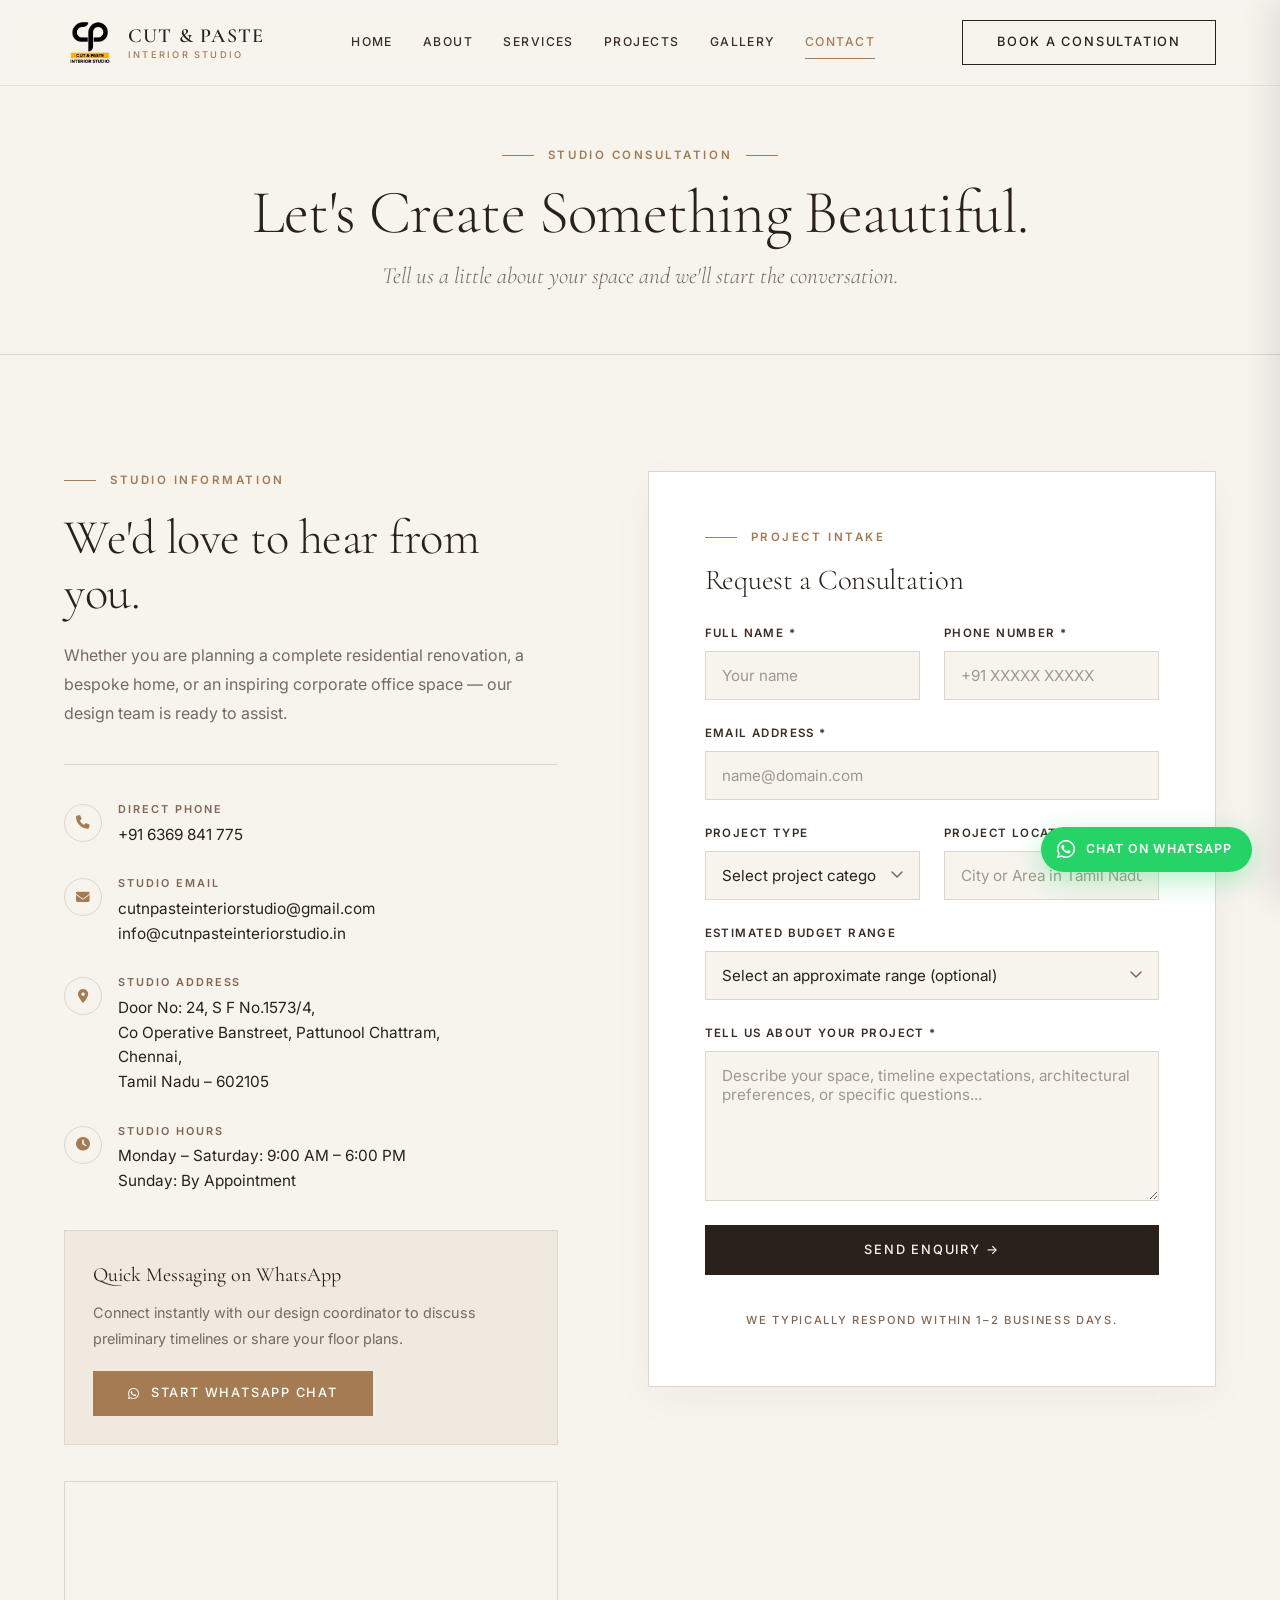
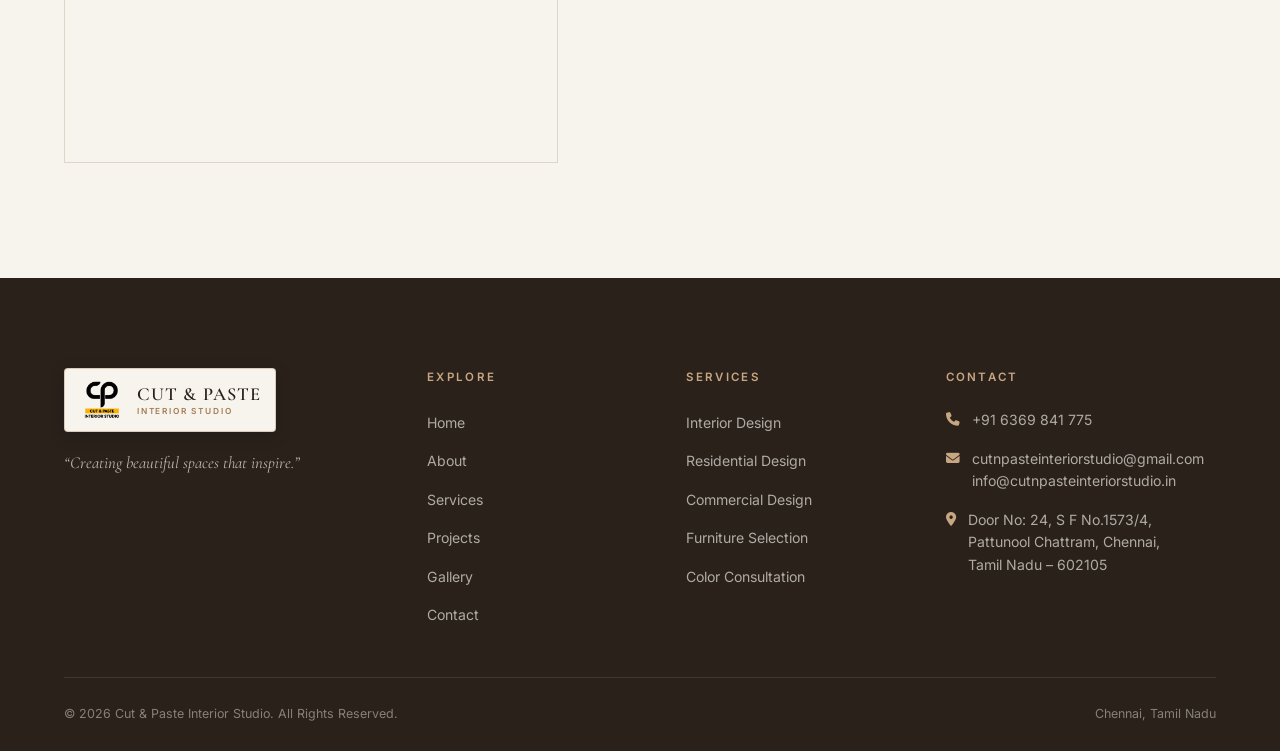
==== commit 5e20202f: "Kancheepuram removed" ====
--- a/Contact.html
+++ b/Contact.html
@@ -6,7 +6,7 @@
 
   <!-- Primary SEO -->
   <title>Contact Cut &amp; Paste Interior Studio | Interior Designers in Chennai</title>
-  <meta name="description" content="Book a design consultation with Cut &amp; Paste Interior Studio. Residential and commercial interior design in Chennai, Kancheepuram, and across Tamil Nadu.">
+  <meta name="description" content="Book a design consultation with Cut &amp; Paste Interior Studio. Residential and commercial interior design in Chennai,  and across Tamil Nadu.">
   <link rel="canonical" href="https://cutnpasteinteriorstudio.in/Contact.html">
 
   <!-- Open Graph -->
@@ -165,7 +165,7 @@
                   <p class="contact-info-value">
                     Door No: 24, S F No.1573/4,<br>
                     Co Operative Banstreet, Pattunool Chattram,<br>
-                    Chennai, Kancheepuram,<br>
+                    Chennai, <br>
                     Tamil Nadu &ndash; 602105
                   </p>
                 </div>
@@ -357,7 +357,7 @@
             <div>
               Door No: 24, S F No.1573/4,<br>
               Pattunool Chattram, Chennai,<br>
-              Kancheepuram, Tamil Nadu &ndash; 602105
+               Tamil Nadu &ndash; 602105
             </div>
           </div>
         </div>
@@ -365,7 +365,7 @@
 
       <div class="footer-bottom">
         <p>&copy; 2026 Cut &amp; Paste Interior Studio. All Rights Reserved.</p>
-        <p>Chennai, Kancheepuram, Tamil Nadu</p>
+        <p>Chennai,  Tamil Nadu</p>
       </div>
 
     </div>
